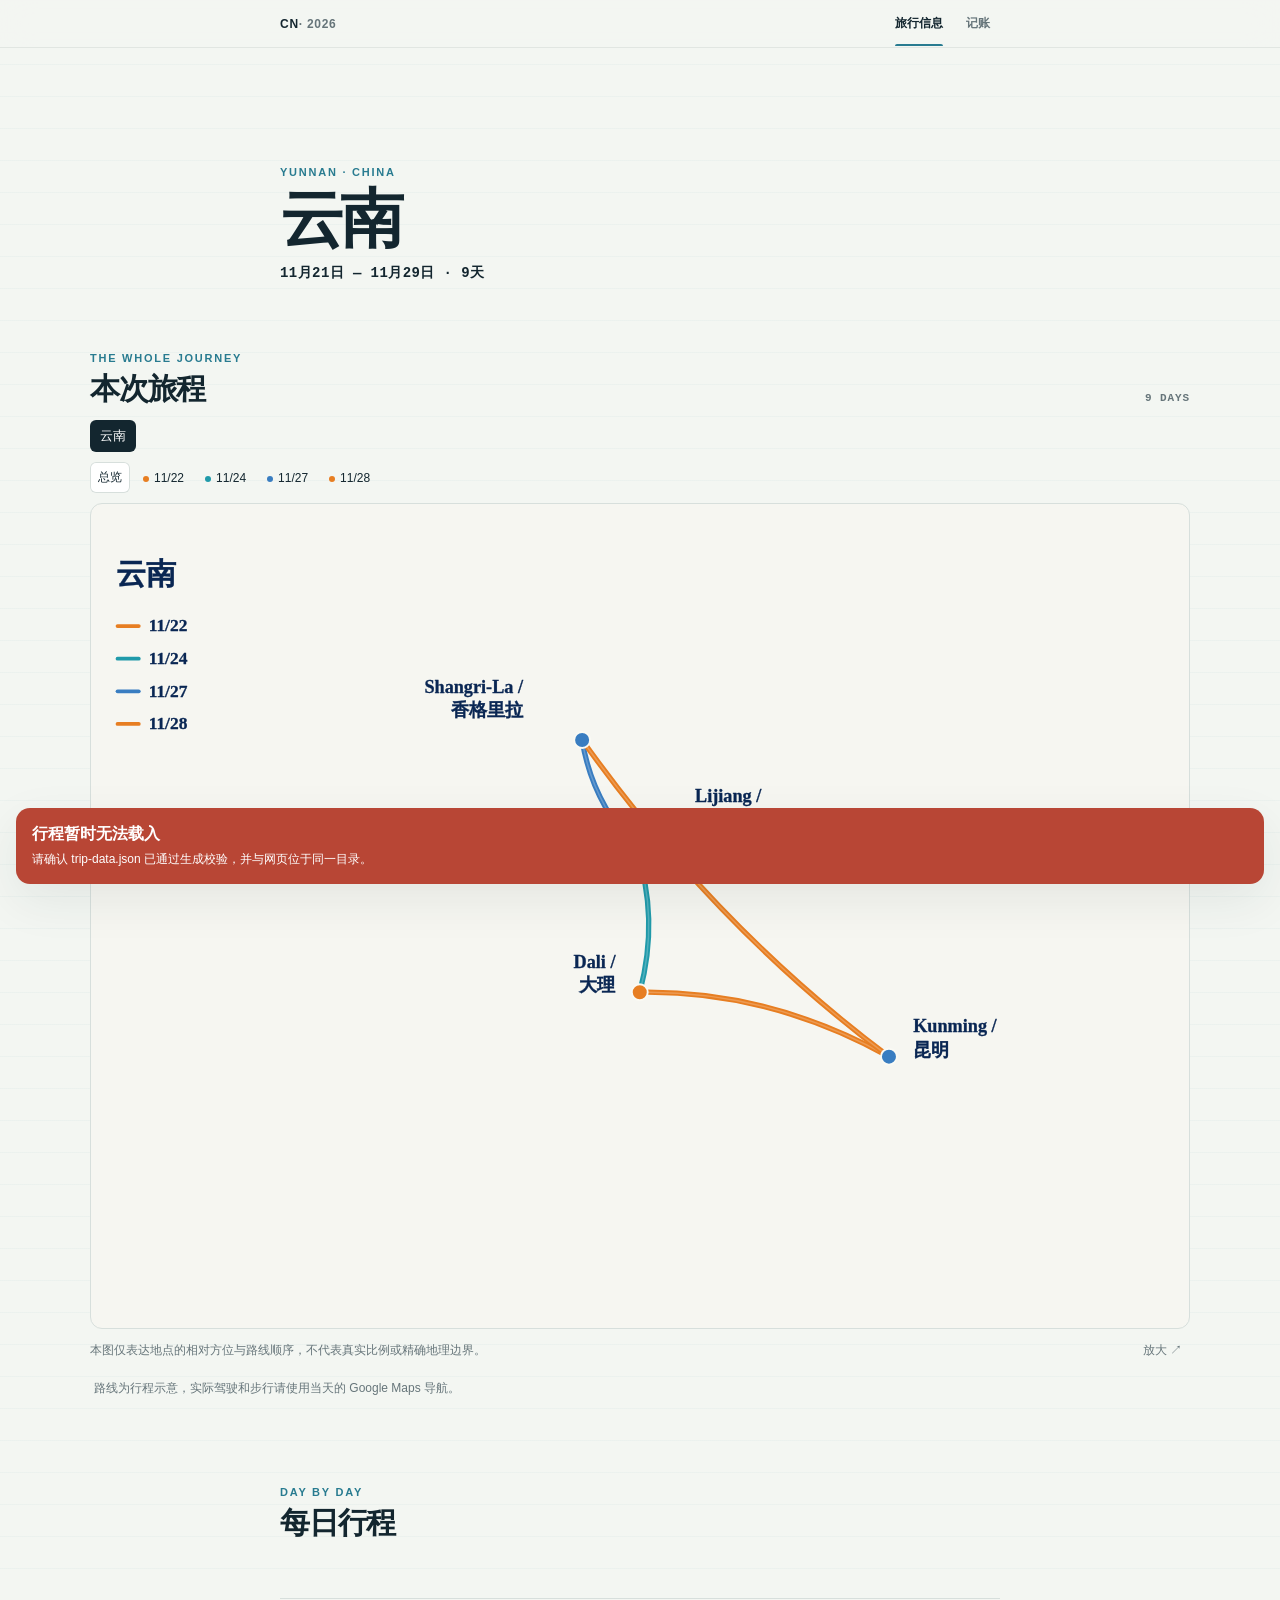
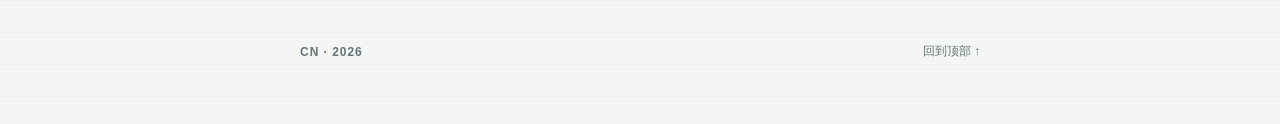
==== public/index.html @ ebe7060b "Configure Cloudflare deployment" ====
<!doctype html>
<html lang="zh-CN">
<head>
  <meta charset="utf-8">
  <meta name="viewport" content="width=device-width, initial-scale=1, viewport-fit=cover">
  <meta name="theme-color" content="#f3f6f2">
  <meta name="format-detection" content="telephone=no">
  <meta name="apple-mobile-web-app-capable" content="yes">
  <meta name="apple-mobile-web-app-status-bar-style" content="default">
  <title>AI 旅行网页模板</title>
  <link rel="stylesheet" href="styles.css?v=20260910-3">
  <link rel="stylesheet" href="ledger.css?v=20260910-2">
  <script src="runtime-storage.js?v=20260910-2" defer></script>
  <script src="overview-map.js?v=20260910-2" defer></script>
  <script src="route-ui.js?v=20260910-2" defer></script>
  <script src="app.js?v=20260910-4" defer></script>
  <script src="ticket-pdf-preview.js?v=20260910-2" defer></script>
  <script src="ledger.js?v=20260910-3" defer></script>
  <script src="site-navigation.js?v=20260910-2" defer></script>
</head>
<body>
  <a class="skip-link" id="skip-link" href="#main">跳到主要内容</a>
  <header class="topbar" id="topbar">
    <a class="wordmark" id="wordmark" href="#top" aria-label="返回顶部"></a>
    <nav class="primary-navigation" aria-label="主要模块">
      <details class="travel-navigation" id="travel-navigation" hidden>
        <summary id="travel-navigation-trigger">旅行信息</summary>
        <div class="travel-navigation-menu" role="menu" aria-label="旅行信息栏目">
          <a href="#flights" role="menuitem" data-module="flights" hidden>航班</a>
          <a href="#route" role="menuitem" data-module="overview" hidden>路线</a>
          <a href="#itinerary" role="menuitem" data-module="itinerary" hidden>行程</a>
          <a href="#drive" role="menuitem" data-module="driving" hidden>自驾</a>
          <a href="#prep" role="menuitem" data-module="todo" hidden>Todo</a>
        </div>
      </details>
      <a class="primary-navigation__ledger" id="ledger-navigation-link" href="#ledger" data-module="ledger" hidden>记账</a>
    </nav>
  </header>

  <main id="main" data-site-view="travel">
    <section class="hero" id="top" aria-labelledby="trip-title">
      <div class="hero__eyebrow" id="trip-eyebrow"></div>
      <h1 id="trip-title">正在载入旅程</h1>
      <p class="hero__date" id="trip-date"></p>
    </section>

    <section class="section flights-section" id="flights" aria-labelledby="flights-title" data-module="flights" hidden>
      <div class="section-heading">
        <div>
          <p class="section-kicker">BOARDING</p>
          <h2 id="flights-title">航班行程</h2>
        </div>
        <p class="section-index" id="flight-index" aria-live="polite">1 / 3</p>
      </div>
      <div class="flight-carousel" id="flight-carousel" aria-label="航班卡片，可左右滑动"></div>
      <div class="carousel-dots" id="flight-dots" aria-hidden="true"></div>
    </section>

    <section class="section route-section" id="route" aria-labelledby="route-title" data-module="overview" hidden>
      <div class="section-heading">
        <div>
          <p class="section-kicker">THE WHOLE JOURNEY</p>
          <h2 id="route-title">本次旅程</h2>
        </div>
        <span class="soft-label" id="route-day-count"></span>
      </div>
      <div id="route-explorer"></div>
      <p class="route-caption">路线为行程示意，实际驾驶和步行请使用当天的 Google Maps 导航。</p>
    </section>

    <section class="section itinerary-section" id="itinerary" aria-labelledby="itinerary-title" data-module="itinerary" hidden>
      <div class="section-heading">
        <div>
          <p class="section-kicker">DAY BY DAY</p>
          <h2 id="itinerary-title">每日行程</h2>
        </div>
        <span class="soft-label" id="day-count"></span>
      </div>
      <div class="timeline" id="timeline"></div>
    </section>

    <section class="section drive-section" id="drive" aria-labelledby="drive-title" data-module="driving" hidden>
      <div class="section-heading">
        <div>
          <p class="section-kicker">ON THE ROAD</p>
          <h2 id="drive-title">自驾信息</h2>
        </div>
        <span class="soft-label" id="rental-provider-label">RENTAL</span>
      </div>
      <div id="rental-card"></div>
      <div class="accordion-stack" id="drive-notes"></div>
    </section>

    <section class="section prep-section" id="prep" aria-labelledby="prep-title" data-module="todo" hidden>
      <div class="section-heading">
        <div>
          <p class="section-kicker">BEFORE WE GO</p>
          <h2 id="prep-title">旅行前准备</h2>
        </div>
        <span class="soft-label" id="todo-progress">0 / 0</span>
      </div>
      <form class="todo-form" id="todo-form">
        <input id="todo-input" type="text" maxlength="80" placeholder="添加一项准备事项" aria-label="准备事项">
        <button type="submit">添加</button>
      </form>
      <div class="todo-list" id="todo-list"></div>
    </section>

    <footer class="footer">
      <p id="footer-mark"></p>
      <a href="#top">回到顶部 ↑</a>
    </footer>
  </main>

  <main class="ledger-view" id="ledger-view" data-site-view="ledger" data-module="ledger" hidden>
    <div id="ledger-root"></div>
  </main>

  <dialog class="map-dialog" id="map-dialog">
    <button type="button" class="dialog-close" id="map-close" aria-label="关闭路线图">关闭</button>
    <div id="map-dialog-content"></div>
  </dialog>

  <dialog class="ticket-dialog" id="ticket-dialog" aria-labelledby="ticket-dialog-title">
    <header>
      <div>
        <span>门票与预订</span>
        <h2 id="ticket-dialog-title">门票详情</h2>
      </div>
      <button type="button" id="ticket-dialog-close" aria-label="关闭门票详情">关闭</button>
    </header>
    <div class="ticket-dialog__body" id="ticket-dialog-body"></div>
  </dialog>

  <div class="place-map-overlay" id="place-map" hidden>
    <section class="place-map-sheet" role="dialog" aria-modal="true" aria-labelledby="place-map-title">
      <header><h2 id="place-map-title">地点地图</h2><button id="place-map-close" type="button" aria-label="关闭地点地图">关闭</button></header>
      <iframe id="place-map-frame" title="地点地图" src="about:blank" sandbox="allow-scripts allow-same-origin allow-forms" referrerpolicy="no-referrer-when-downgrade" allowfullscreen></iframe>
      <footer><p>地图需要能够访问 Google 的网络。若一直空白，请在系统浏览器中打开。</p><a id="place-map-external" target="_blank" rel="noopener noreferrer">用 Google Maps 打开 ↗</a></footer>
    </section>
  </div>

  <div class="loading-error" id="loading-error" hidden>
    <strong>行程暂时无法载入</strong>
    <span>请确认 trip-data.json 已通过生成校验，并与网页位于同一目录。</span>
  </div>
</body>
</html>
---- public/styles.css ----
:root {
  --paper: #f3f6f2;
  --surface: #ffffff;
  --ink: #13262f;
  --muted: #66757a;
  --line: #d7dfdc;
  --lake: #287b90;
  --lake-soft: #d9ebee;
  --forest: #516b55;
  --terracotta: #b65c3a;
  --warning: #b84635;
  --radius-lg: 24px;
  --radius-md: 16px;
  --shadow: 0 16px 48px rgba(25, 47, 55, 0.08);
  --content: 720px;
  --safe-top: env(safe-area-inset-top, 0px);
  --safe-bottom: env(safe-area-inset-bottom, 0px);
}

* { box-sizing: border-box; }
[data-module][hidden] { display: none !important; }
html { scroll-behavior: smooth; background: var(--paper); }
body {
  margin: 0;
  color: var(--ink);
  background:
    linear-gradient(rgba(40, 123, 144, 0.035) 1px, transparent 1px),
    var(--paper);
  background-size: 100% 32px;
  font-family: -apple-system, BlinkMacSystemFont, "PingFang SC", "Hiragino Sans GB", "Microsoft YaHei", sans-serif;
  -webkit-font-smoothing: antialiased;
  -webkit-tap-highlight-color: transparent;
}

button, a { touch-action: manipulation; }
button { font: inherit; color: inherit; }
a { color: inherit; }
img { display: block; max-width: 100%; }

.skip-link {
  position: fixed;
  left: 12px;
  top: -80px;
  z-index: 100;
  padding: 12px 16px;
  background: var(--ink);
  color: white;
  border-radius: 10px;
}
.skip-link:focus { top: calc(12px + var(--safe-top)); }

.topbar {
  position: sticky;
  top: 0;
  z-index: 20;
  height: calc(48px + var(--safe-top));
  padding: var(--safe-top) 14px 0;
  display: flex;
  align-items: center;
  justify-content: space-between;
  border-bottom: 1px solid rgba(19, 38, 47, 0.08);
  background: rgba(243, 246, 242, 0.91);
  -webkit-backdrop-filter: blur(16px);
  backdrop-filter: blur(16px);
}
.wordmark { min-height: 44px; display: inline-flex; align-items: center; text-decoration: none; font-weight: 800; letter-spacing: 0.06em; font-size: 12px; }
.wordmark span { color: var(--muted); font-weight: 600; }
.topbar nav { display: flex; gap: 2px; }
.topbar nav a {
  min-width: 44px;
  min-height: 44px;
  padding: 0 6px;
  display: inline-flex;
  align-items: center;
  justify-content: center;
  color: var(--muted);
  text-decoration: none;
  font-size: 12px;
  font-weight: 650;
}
.topbar nav a:active { color: var(--lake); }

main { overflow: hidden; }
.hero, .section, .footer { width: min(100%, var(--content)); margin-inline: auto; }
.hero { padding: 32px 18px 24px; min-height: 188px; display: flex; flex-direction: column; justify-content: flex-end; }
.hero__eyebrow, .section-kicker {
  margin: 0 0 10px;
  color: var(--lake);
  font-size: 11px;
  font-weight: 800;
  letter-spacing: 0.16em;
}
.hero h1 { margin: 0; max-width: 620px; font-size: clamp(38px, 12vw, 64px); line-height: 0.98; letter-spacing: -0.06em; font-weight: 820; }
.hero__date { margin: 14px 0 0; font: 650 14px/1.4 ui-monospace, SFMono-Regular, Menlo, monospace; letter-spacing: 0.03em; }

.section { padding: 44px 18px; scroll-margin-top: 48px; }
.flights-section { padding-top: 24px; padding-bottom: 34px; }
.section-heading { margin-bottom: 16px; display: flex; justify-content: space-between; align-items: flex-end; gap: 16px; }
.section-heading h2 { margin: 0; font-size: 30px; line-height: 1; letter-spacing: -0.04em; }
.section-index, .soft-label { margin: 0; color: var(--muted); font: 700 11px/1 ui-monospace, SFMono-Regular, Menlo, monospace; letter-spacing: 0.08em; }

.flight-carousel {
  display: flex;
  gap: 14px;
  overflow-x: auto;
  scroll-snap-type: x mandatory;
  scrollbar-width: none;
  overscroll-behavior-x: contain;
  padding: 2px 0 14px;
}
.flight-carousel::-webkit-scrollbar { display: none; }
.flight-card {
  flex: 0 0 calc(100% - 20px);
  scroll-snap-align: center;
  min-height: 330px;
  padding: 20px;
  border-radius: var(--radius-lg);
  color: #eff8f8;
  background: var(--ink);
  box-shadow: var(--shadow);
  display: flex;
  flex-direction: column;
}
.flight-card__top { color: #a9c3c8; font: 700 11px/1.3 ui-monospace, SFMono-Regular, Menlo, monospace; letter-spacing: 0.08em; }
.flight-card__airlines { margin-top: 7px; color: #7599a0; font-size: 10px; }
.flight-flow { margin-top: 17px; display: grid; grid-template-columns: var(--route-columns); align-items: start; }
.flight-stop { min-width: 0; text-align: center; }
.flight-stop:first-child { text-align: left; }
.flight-stop:last-child { text-align: right; }
.flight-stop__code { display: block; color: #fff; font: 760 clamp(25px, 8vw, 36px)/1 ui-monospace, SFMono-Regular, Menlo, monospace; letter-spacing: -.05em; }
.flight-stop__city { display: block; min-height: 30px; margin-top: 5px; color: #b8cccf; font-size: 11px; line-height: 1.25; }
.flight-stop__dot { position: relative; z-index: 1; display: inline-block; width: 9px; height: 9px; margin: 8px 0 10px; border: 2px solid #8fc6d0; border-radius: 50%; background: var(--ink); }
.flight-stop__timing { display: flex; flex-direction: column; gap: 3px; color: #9db7bc; font-size: 9px; line-height: 1.3; }
.flight-stop__timing b { color: #eff8f8; font-size: 10px; font-weight: 720; }
.flight-stop__timing em { color: #e0a983; font-style: normal; font-size: 9px; }
.flight-segment { min-width: 0; padding-top: 53px; color: #91b9c0; text-align: center; }
.flight-segment span { display: block; overflow: hidden; font: 700 9px/1.2 ui-monospace, SFMono-Regular, Menlo, monospace; text-overflow: ellipsis; white-space: nowrap; }
.flight-segment i { display: block; height: 1px; margin-top: 9px; background: rgba(143,198,208,.5); color: #8fc6d0; font-style: normal; font-size: 13px; line-height: 1px; text-align: right; }
.flight-card__countdown-row { margin-top: auto; padding-top: 18px; border-top: 1px solid rgba(255,255,255,.16); }
.flight-countdown { text-align: left; }
.flight-countdown span { display: block; color: #a9c3c8; font-size: 11px; }
.flight-countdown strong { display: block; margin-top: 5px; color: #fff; font: 760 clamp(22px, 7vw, 30px)/1.1 ui-monospace, SFMono-Regular, Menlo, monospace; letter-spacing: -.03em; font-variant-numeric: tabular-nums; }
.flight-placeholder { margin: 34px 0 22px; }
.flight-placeholder__eyebrow { color: #e0a983; font: 760 10px/1.3 ui-monospace, SFMono-Regular, Menlo, monospace; letter-spacing: .12em; }
.flight-placeholder h3 { margin: 9px 0 0; color: #fff; font-size: clamp(24px, 7vw, 34px); line-height: 1.08; letter-spacing: -.035em; }
.flight-placeholder p { max-width: 520px; margin: 12px 0 0; color: #b8cccf; font-size: 12px; line-height: 1.7; }
.flight-placeholder ul { margin: 14px 0 0; padding: 0; display: flex; flex-wrap: wrap; gap: 7px; list-style: none; }
.flight-placeholder li { padding: 6px 9px; border: 1px solid rgba(143,198,208,.3); border-radius: 999px; color: #d7e7e8; background: rgba(255,255,255,.04); font-size: 10px; }
.carousel-dots { display: flex; justify-content: center; gap: 7px; }
.carousel-dot { width: 6px; height: 6px; border: 0; padding: 0; border-radius: 50%; background: #aebbb8; transition: width .2s ease; }
.carousel-dot.is-active { width: 22px; border-radius: 99px; background: var(--lake); }

.route-map-button { position: relative; display: block; width: 100%; padding: 0; overflow: hidden; border: 1px solid var(--line); border-radius: var(--radius-lg); background: var(--surface); box-shadow: var(--shadow); cursor: zoom-in; }
.route-map-button img { width: 100%; height: auto; }
.route-map-button span { position: absolute; right: 12px; bottom: 12px; padding: 9px 12px; border-radius: 999px; color: white; background: rgba(19,38,47,.86); font-size: 11px; font-weight: 700; backdrop-filter: blur(8px); }
.route-caption { margin: 12px 4px 0; color: var(--muted); font-size: 12px; line-height: 1.6; }

.timeline { position: relative; }
.timeline::before { content: ""; position: absolute; left: 18px; top: 22px; bottom: 26px; width: 1px; background: var(--line); }
.day-card { position: relative; padding-left: 48px; }
.day-card + .day-card { margin-top: 8px; }
.day-dot { position: absolute; left: 12px; top: 25px; z-index: 1; width: 13px; height: 13px; border: 3px solid var(--paper); border-radius: 50%; background: #a5b1ae; box-shadow: 0 0 0 1px #a5b1ae; }
.day-card.is-today .day-dot { background: var(--terracotta); box-shadow: 0 0 0 3px rgba(182,92,58,.18); }
.day-toggle { width: 100%; min-height: 78px; padding: 15px 4px; border: 0; border-bottom: 1px solid var(--line); background: transparent; text-align: left; display: grid; grid-template-columns: 1fr auto; gap: 12px; cursor: pointer; }
.day-meta { color: var(--lake); font: 750 11px/1.3 ui-monospace, SFMono-Regular, Menlo, monospace; letter-spacing: .05em; }
.day-title { margin-top: 5px; font-size: 17px; font-weight: 740; line-height: 1.35; }
.day-locations { margin-top: 5px; color: var(--muted); font-size: 12px; line-height: 1.45; }
.day-ticket-summary { display: inline-flex; min-height: 24px; margin-top: 9px; padding: 4px 8px; align-items: center; border-radius: 999px; font-size: 10px; font-weight: 760; }
.day-ticket-summary.has-pending { color: #8f492e; background: #f6e2d8; }
.day-ticket-summary.is-complete { color: #43654a; background: #dfeade; }
.day-chevron { width: 36px; height: 36px; align-self: center; border: 1px solid var(--line); border-radius: 50%; display: grid; place-items: center; color: var(--lake); transition: transform .2s ease; }
.day-toggle[aria-expanded="true"] .day-chevron { transform: rotate(45deg); }
.day-detail { padding: 18px 0 26px; }
.day-detail[hidden] { display: none; }
.schedule { margin: 0; padding: 0; list-style: none; }
.schedule-item { position: relative; padding: 0 0 21px 82px; min-height: 50px; }
.schedule-item::before { content: ""; position: absolute; left: 70px; top: 6px; bottom: 0; width: 1px; background: #dce4e2; }
.schedule-item:last-child::before { display: none; }
.schedule-time { position: absolute; left: 0; top: 0; width: 62px; color: var(--muted); font: 700 11px/1.45 ui-monospace, SFMono-Regular, Menlo, monospace; }
.schedule-item::after { content: ""; position: absolute; left: 66px; top: 5px; width: 9px; height: 9px; border: 2px solid var(--lake); border-radius: 50%; background: var(--paper); }
.schedule-text { font-size: 13px; line-height: 1.65; }
.schedule-map-links { margin-top: 7px; display: flex; flex-wrap: wrap; gap: 6px; }
.schedule-map-link { min-height: 32px; padding: 6px 9px; display: inline-flex; align-items: center; border: 1px solid #c8dadc; border-radius: 999px; color: #205e6b; background: #edf6f5; text-decoration: none; font-size: 11px; font-weight: 700; }
.schedule-ticket { margin-top: 9px; border: 1px solid #e8c8b8; border-radius: 12px; background: #fff8f4; overflow: hidden; }
.schedule-ticket summary { min-height: 38px; padding: 8px 10px; display: flex; align-items: center; gap: 6px; list-style: none; color: #8f492e; cursor: pointer; font-size: 10px; font-weight: 750; }
.schedule-ticket summary::-webkit-details-marker { display: none; }
.schedule-ticket summary b { margin-left: auto; color: var(--ink); font-size: 11px; }
.schedule-ticket.is-purchased { border-color: #cbdcca; background: #f1f7f0; }
.schedule-ticket.is-purchased summary { color: #43654a; }
.ticket-status-dot { width: 7px; height: 7px; flex: 0 0 7px; border-radius: 50%; background: currentColor; }
.schedule-ticket__body { padding: 0 10px 11px 23px; }
.schedule-ticket__body p { margin: 0; color: #614b42; font-size: 11px; line-height: 1.5; }
.schedule-ticket__body span { display: block; margin-top: 4px; color: var(--muted); font-size: 10px; }
.schedule-ticket__body a { min-height: 34px; margin-top: 5px; display: inline-flex; align-items: center; color: var(--lake); font-size: 10px; font-weight: 750; }
.detail-note { margin: 8px 0 0; padding: 12px 14px; border-left: 2px solid var(--terracotta); background: rgba(182,92,58,.06); color: #6d4c3e; font-size: 12px; line-height: 1.6; }
.costs { margin-top: 10px; display: flex; flex-wrap: wrap; gap: 6px; }
.cost-tag { padding: 7px 9px; border-radius: 8px; background: #e8eeeb; color: #53615e; font-size: 11px; }

.tickets-section { padding-top: 40px; }
.tickets-summary { margin: -5px 0 15px; color: var(--muted); font-size: 11px; line-height: 1.5; }
.ticket-filters { display: flex; gap: 7px; margin-bottom: 14px; overflow-x: auto; }
.ticket-filters button { min-height: 38px; padding: 0 14px; flex: 0 0 auto; border: 1px solid var(--line); border-radius: 999px; background: rgba(255,255,255,.7); color: var(--muted); cursor: pointer; font-size: 11px; font-weight: 720; }
.ticket-filters button.is-active { border-color: var(--ink); color: white; background: var(--ink); }
.ticket-list { display: grid; gap: 11px; }
.ticket-card { padding: 17px; border: 1px solid var(--line); border-radius: var(--radius-md); background: rgba(255,255,255,.78); }
.ticket-card.is-purchased { background: rgba(241,247,240,.82); }
.ticket-card__date { color: var(--lake); font: 740 10px/1.2 ui-monospace, SFMono-Regular, Menlo, monospace; letter-spacing: .06em; }
.ticket-card__head { margin-top: 9px; display: flex; align-items: flex-start; justify-content: space-between; gap: 10px; }
.ticket-card__head h3 { margin: 0; font-size: 16px; line-height: 1.25; }
.ticket-card__head p { margin: 4px 0 0; color: var(--muted); font-size: 10px; }
.ticket-badge { min-height: 25px; padding: 5px 8px; flex: 0 0 auto; border-radius: 999px; color: #8f492e; background: #f6e2d8; font-size: 9px; font-weight: 760; }
.ticket-badge.is-advance-recommended { color: #205e6b; background: #ddecf0; }
.ticket-badge.is-purchased { color: #43654a; background: #dfeade; }
.ticket-card__guidance { margin-top: 15px; padding-top: 13px; border-top: 1px solid var(--line); }
.ticket-card__guidance span { display: block; color: var(--muted); font-size: 9px; letter-spacing: .08em; }
.ticket-card__guidance strong { display: block; margin-top: 4px; font-size: 12px; line-height: 1.5; }
.ticket-details { margin-top: 7px; }
.ticket-details > summary { min-height: 38px; display: inline-flex; align-items: center; color: var(--lake); cursor: pointer; font-size: 11px; font-weight: 750; }
.ticket-details dl { margin: 4px 0 0; }
.ticket-details dl div { padding: 8px 0; border-top: 1px solid var(--line); display: grid; grid-template-columns: 70px 1fr; gap: 8px; font-size: 11px; line-height: 1.5; }
.ticket-details dt { color: var(--muted); }
.ticket-details dd { margin: 0; }
.ticket-uncertainties { margin-top: 8px; padding: 11px; border-radius: 10px; background: #f2f3ef; color: #52605d; font-size: 10px; }
.ticket-uncertainties ul { margin: 5px 0 0; padding-left: 16px; }
.ticket-actions { margin-top: 12px; display: flex; align-items: center; justify-content: space-between; gap: 8px; }
.ticket-actions a, .ticket-actions button { min-height: 40px; display: inline-flex; align-items: center; font-size: 10px; font-weight: 740; }
.ticket-actions a { color: var(--lake); }
.ticket-actions span { color: var(--muted); font-size: 10px; }
.ticket-actions button { padding: 0 12px; border: 0; border-radius: 10px; color: white; background: var(--lake); cursor: pointer; }
.tickets-empty { padding: 28px 0; color: var(--muted); text-align: center; font-size: 12px; }

.rental-panel { overflow: hidden; border-radius: var(--radius-lg); background: var(--ink); color: white; box-shadow: var(--shadow); }
.return-deadline { padding: 22px; background: #fff0e5; color: #713d27; border-bottom: 3px solid #bd6941; }
.return-deadline__label { display: block; font-size: 12px; font-weight: 800; }
.return-deadline > strong { display: block; margin: 12px 0 6px; font-size: clamp(23px,7vw,34px); line-height: 1.3; }
.return-deadline time { font-variant-numeric: tabular-nums; }
.return-deadline > span:not(:first-child), .return-deadline small { font-size: 11px; line-height: 1.6; }
.return-deadline p { margin: 10px 0; font-size: 12px; overflow-wrap: anywhere; }
.return-deadline__timer { padding: 12px 0; border-block: 1px solid #e7c6ad; font-size: 16px; font-weight: 750; font-variant-numeric: tabular-nums; }
.return-deadline__warning { font-weight: 750; }
.return-deadline.is-urgent { background: #ffe1da; color: #8c291f; border-color: #b84635; }
.rental-countdown { padding: 24px; background: var(--lake); }
.rental-countdown span { display: block; color: #d6ebee; font-size: 11px; font-weight: 700; letter-spacing: .08em; }
.rental-countdown strong { display: block; margin-top: 8px; font: 760 clamp(28px, 9vw, 44px)/1.05 ui-monospace, SFMono-Regular, Menlo, monospace; letter-spacing: -.05em; }
.rental-countdown small { display: block; margin-top: 10px; color: #d6ebee; line-height: 1.5; }
.rental-details { padding: 22px; }
.rental-car { font-size: 19px; font-weight: 750; }
.rental-sub { margin-top: 5px; color: #abc0c4; font-size: 12px; }
.rental-stops { margin-top: 24px; display: grid; gap: 16px; }
.rental-stop { display: grid; grid-template-columns: 58px 1fr; gap: 12px; }
.rental-stop__label { color: #7fa8b0; font: 700 10px/1.5 ui-monospace, SFMono-Regular, Menlo, monospace; }
.rental-stop b { display: block; font-size: 14px; }
.rental-stop span { display: block; margin-top: 4px; color: #abc0c4; font-size: 12px; line-height: 1.5; }
.rental-price { margin-top: 20px; padding-top: 18px; border-top: 1px solid rgba(255,255,255,.14); display: flex; justify-content: space-between; color: #abc0c4; font-size: 12px; }
.rental-price strong { color: white; font: 720 15px/1 ui-monospace, SFMono-Regular, Menlo, monospace; }

.accordion-stack { margin-top: 14px; display: grid; gap: 10px; }
.accordion { border: 1px solid var(--line); border-radius: var(--radius-md); background: rgba(255,255,255,.72); overflow: hidden; }
.accordion summary { min-height: 54px; padding: 16px; cursor: pointer; list-style: none; display: flex; justify-content: space-between; align-items: center; font-size: 14px; font-weight: 740; }
.accordion summary::-webkit-details-marker { display: none; }
.accordion summary::after { content: "+"; width: 28px; height: 28px; display: grid; place-items: center; border: 1px solid var(--line); border-radius: 50%; color: var(--lake); }
.accordion[open] summary::after { content: "−"; }
.accordion ul { margin: 0; padding: 0 18px 18px 38px; color: #47575b; }
.accordion li { margin: 9px 0; font-size: 12px; line-height: 1.65; }

.packing-progress { height: 4px; margin: -8px 0 24px; border-radius: 99px; background: #dbe3e0; overflow: hidden; }
.packing-progress span { display: block; width: 0; height: 100%; background: var(--lake); transition: width .2s ease; }
.packing-group + .packing-group { margin-top: 25px; }
.packing-group h3 { margin: 0 0 8px; color: var(--muted); font-size: 11px; letter-spacing: .1em; }
.packing-item { min-height: 52px; border-bottom: 1px solid var(--line); display: flex; align-items: center; gap: 12px; cursor: pointer; font-size: 14px; }
.packing-item input { appearance: none; width: 22px; height: 22px; margin: 0; flex: 0 0 22px; border: 1.5px solid #93a5a2; border-radius: 7px; background: transparent; display: grid; place-items: center; }
.packing-item input::after { content: "✓"; color: white; font-size: 14px; opacity: 0; transform: scale(.6); transition: .15s ease; }
.packing-item input:checked { border-color: var(--lake); background: var(--lake); }
.packing-item input:checked::after { opacity: 1; transform: scale(1); }
.packing-item:has(input:checked) span { color: #87928f; text-decoration: line-through; }
.text-button { min-height: 44px; margin-top: 18px; padding: 0; border: 0; background: transparent; color: var(--muted); font-size: 12px; text-decoration: underline; cursor: pointer; }

.footer { padding: 46px 20px calc(50px + var(--safe-bottom)); border-top: 1px solid var(--line); display: flex; justify-content: space-between; color: var(--muted); font-size: 12px; }
.footer p { margin: 0; font-weight: 750; letter-spacing: .08em; }
.footer a { min-height: 44px; margin-top: -15px; display: flex; align-items: center; text-decoration: none; }

.map-dialog { width: 100%; max-width: 760px; height: 100%; max-height: none; margin: 0; padding: calc(56px + var(--safe-top)) 0 var(--safe-bottom); border: 0; background: #0e1b21; overflow: auto; }
.map-dialog::backdrop { background: rgba(7,18,22,.88); }
.map-dialog.is-fallback-open { position: fixed; inset: 0; z-index: 50; display: block; }
.map-dialog img { width: 100%; height: auto; }
.dialog-close { position: fixed; z-index: 2; top: calc(10px + var(--safe-top)); right: 12px; min-width: 54px; min-height: 40px; border: 0; border-radius: 999px; background: rgba(255,255,255,.92); color: var(--ink); font-size: 12px; font-weight: 700; }
.loading-error { position: fixed; left: 16px; right: 16px; bottom: calc(16px + var(--safe-bottom)); z-index: 30; padding: 16px; border-radius: 14px; color: white; background: var(--warning); box-shadow: var(--shadow); }
.loading-error strong, .loading-error span { display: block; }
.loading-error span { margin-top: 5px; font-size: 12px; line-height: 1.5; }

:focus-visible { outline: 3px solid rgba(40,123,144,.45); outline-offset: 3px; }

.place-map-overlay { position: fixed; inset: 0; z-index: 60; background: rgba(7,18,22,.6); display: flex; align-items: flex-end; justify-content: center; }
.place-map-overlay[hidden] { display: none; }
.place-map-sheet { width: min(100%,720px); height: 85vh; height: 85dvh; display: flex; flex-direction: column; background: var(--paper); border-radius: 20px 20px 0 0; overflow: hidden; padding-bottom: var(--safe-bottom); }
.place-map-sheet header { padding: 10px 16px; display: flex; align-items: center; justify-content: space-between; gap: 12px; }
.place-map-sheet h2 { margin: 0; font-size: 17px; overflow-wrap: anywhere; }
.place-map-sheet button { flex-shrink: 0; min-height: 44px; min-width: 48px; border: 0; background: transparent; color: var(--lake); }
.place-map-sheet iframe { width: 100%; flex: 1; min-height: 0; border: 0; background: #e8eeeb; }
.place-map-sheet footer { padding: 10px 16px; }
.place-map-sheet footer p { margin: 0; color: var(--muted); font-size: 11px; line-height: 1.5; }
.place-map-sheet footer a { display: flex; min-height: 44px; align-items: center; color: var(--lake); font-size: 13px; font-weight: 700; }

/* Compact ticket completion, driving notes and user-managed trip preparation */
.schedule-ticket { min-height: 58px; padding: 9px 10px; background: #fff2ed; display: grid; grid-template-columns: 21px minmax(0,1fr) auto; align-items: flex-start; gap: 9px; }
.schedule-ticket__toggle { display: contents; cursor: pointer; }
.schedule-ticket input { position: absolute; opacity: 0; pointer-events: none; }
.schedule-ticket__check { width: 21px; height: 21px; margin-top: 1px; flex: 0 0 21px; border: 1.5px solid #ba765d; border-radius: 7px; color: transparent; display: grid; place-items: center; font-size: 12px; }
.schedule-ticket__content { min-width: 0; display: grid; grid-template-columns: auto 1fr; align-items: baseline; gap: 2px 7px; }
.schedule-ticket__status { color: #995137; font-size: 9px; font-weight: 780; }
.schedule-ticket__content strong { overflow: hidden; color: var(--ink); font-size: 11px; text-overflow: ellipsis; white-space: nowrap; }
.schedule-ticket__content small { grid-column: 1 / -1; color: #795c50; font-size: 9px; line-height: 1.45; }
.schedule-ticket__open { align-self: center; min-width: 44px; min-height: 36px; padding: 0 8px; border: 0; border-left: 1px solid rgba(153,81,55,.18); background: transparent; color: #8f492e; cursor: pointer; font-size: 10px; font-weight: 760; }
.schedule-ticket.is-purchased { border-color: #cbdcca; background: #eaf3e9; }
.schedule-ticket.is-purchased .schedule-ticket__check { border-color: var(--forest); color: white; background: var(--forest); }
.schedule-ticket.is-purchased .schedule-ticket__status { color: var(--forest); }
.schedule-ticket.is-purchased .schedule-ticket__content strong { color: #708072; text-decoration: line-through; }
.schedule-ticket.is-purchased .schedule-ticket__content small { display: none; }
.schedule-ticket.is-purchased .schedule-ticket__open { color: var(--forest); border-left-color: rgba(81,107,85,.2); }

.ticket-dialog { width: min(100% - 28px,720px); max-height: min(88dvh,820px); padding: 0; border: 1px solid rgba(19,38,47,.12); border-radius: 20px; background: var(--paper); box-shadow: 0 22px 70px rgba(19,38,47,.2); overflow: hidden; }
.ticket-dialog[open] { display: flex; flex-direction: column; }
.ticket-dialog::backdrop { background: rgba(7,18,22,.58); backdrop-filter: blur(3px); }
.ticket-dialog > header { min-height: 76px; padding: 16px 18px; display: flex; align-items: center; justify-content: space-between; gap: 16px; border-bottom: 1px solid var(--line); }
.ticket-dialog > header span { display: block; color: var(--lake); font-size: 10px; font-weight: 780; letter-spacing: .12em; }
.ticket-dialog > header h2 { margin: 5px 0 0; font-size: 21px; letter-spacing: -.035em; }
.ticket-dialog > header button { min-width: 52px; min-height: 40px; border: 0; border-radius: 999px; background: white; color: var(--lake); cursor: pointer; font-size: 12px; font-weight: 720; }
.ticket-dialog__body { min-height: 0; padding: 18px; overflow: auto; flex: 1 1 auto; }
.ticket-dialog__status { margin: 0; color: var(--terracotta); font-size: 11px; font-weight: 780; }
.ticket-dialog__guidance { margin: 8px 0 16px; color: #47575b; font-size: 13px; line-height: 1.65; }
.ticket-dialog__preview { width: 100%; min-height: min(58dvh,520px); max-height: 62dvh; border: 1px solid var(--line); border-radius: 12px; background: white; object-fit: contain; }
.ticket-dialog__preview--pdf { display: block; height: min(68dvh,680px); max-height: none; object-fit: initial; }
.ticket-dialog__empty { margin: 18px 0; padding: 24px 16px; border: 1px dashed var(--line); border-radius: 12px; color: var(--muted); text-align: center; font-size: 12px; line-height: 1.6; }
.ticket-dialog__links { margin-top: 14px; display: flex; flex-wrap: wrap; gap: 8px; }
.ticket-dialog__links a { min-height: 42px; padding: 0 13px; display: inline-flex; align-items: center; border: 1px solid #c8dadc; border-radius: 999px; color: #205e6b; background: #edf6f5; text-decoration: none; font-size: 12px; font-weight: 720; }

.accordion-stack { margin-top: 14px; display: block; }
.drive-note-tabs { display: grid; grid-template-columns: repeat(3, 1fr); border-bottom: 1px solid var(--line); }
.drive-note-tabs button { position: relative; min-width: 0; min-height: 48px; padding: 12px 4px; border: 0; background: transparent; color: var(--muted); cursor: pointer; font-size: 12px; font-weight: 650; }
.drive-note-tabs button::after { content: ""; position: absolute; bottom: -1px; left: 20%; right: 20%; height: 2px; border-radius: 2px; background: transparent; }
.drive-note-tabs button[aria-expanded="true"] { color: var(--ink); font-weight: 780; }
.drive-note-tabs button[aria-expanded="true"]::after { background: var(--lake); }
.drive-note-panel { padding: 8px 4px 4px; }
.drive-note-panel[hidden] { display: none; }
.drive-note-panel ul { margin: 0; padding: 0; list-style: none; color: #47575b; }
.drive-note-panel li { position: relative; margin: 0; padding: 12px 0 12px 14px; font-size: 12px; line-height: 1.7; }
.drive-note-panel li + li { border-top: 1px solid var(--line); }
.drive-note-panel li::before { content: ""; position: absolute; left: 0; top: 20px; width: 4px; height: 4px; border-radius: 50%; background: #8ca5a7; }

.todo-form { display: grid; grid-template-columns: 1fr auto; gap: 8px; }
.todo-form input { min-width: 0; min-height: 48px; padding: 0 14px; border: 1px solid var(--line); border-radius: 13px; background: rgba(255,255,255,.8); font: inherit; font-size: 13px; outline: none; }
.todo-form input:focus { border-color: var(--lake); box-shadow: 0 0 0 3px rgba(40,123,144,.1); }
.todo-form button { min-width: 64px; min-height: 48px; border: 0; border-radius: 13px; color: white; background: var(--ink); cursor: pointer; font-size: 12px; font-weight: 750; }
.todo-list { margin-top: 13px; }
.todo-item { min-height: 54px; border-bottom: 1px solid var(--line); display: grid; grid-template-columns: 1fr auto; align-items: center; gap: 8px; }
.todo-item label { min-width: 0; min-height: 54px; display: flex; align-items: center; gap: 10px; cursor: pointer; }
.todo-item input { position: absolute; opacity: 0; pointer-events: none; }
.todo-check { width: 22px; height: 22px; flex: 0 0 22px; border: 1.5px solid #93a5a2; border-radius: 7px; color: transparent; display: grid; place-items: center; font-size: 12px; }
.todo-text { min-width: 0; font-size: 13px; overflow-wrap: anywhere; }
.todo-item.is-complete .todo-check { border-color: var(--forest); color: white; background: var(--forest); }
.todo-item.is-complete .todo-text { color: #87928f; text-decoration: line-through; }
.todo-delete { min-width: 44px; min-height: 44px; padding: 0; border: 0; color: #9a7062; background: transparent; cursor: pointer; font-size: 10px; }
.todo-empty { margin: 0; padding: 22px 0 8px; color: var(--muted); text-align: center; font-size: 11px; }

@media (min-width: 700px) {
  .topbar { padding-inline: max(24px, calc((100vw - var(--content)) / 2)); }
  .hero { min-height: 260px; padding-inline: 0; }
  .section { padding-inline: 0; }
  .flight-card { flex-basis: 86%; min-height: 350px; }
  .rental-stops { grid-template-columns: 1fr 1fr; }
}

@media (prefers-reduced-motion: reduce) {
  html { scroll-behavior: auto; }
  *, *::before, *::after { transition-duration: .01ms !important; animation-duration: .01ms !important; }
}

/* Map is the main surface; date controls remain compact. */
.route-region-tabs,.route-day-tabs { display:flex;align-items:center;gap:5px;flex-wrap:wrap;margin-bottom:10px; }
.route-region-tabs button,.route-day-tabs button { border:0;background:transparent;padding:7px 10px;font-size:13px;border-radius:6px;cursor:pointer; }
.route-region-tabs button[aria-pressed="true"] {background:var(--ink);color:white;}
.route-day-tabs button {font-size:12px;padding:7px 8px;}
.route-day-tabs button[aria-pressed="true"] {background:white;box-shadow:inset 0 0 0 1px var(--line);}
.route-day-tabs i {display:inline-block;width:6px;height:6px;border-radius:50%;background:var(--route-color);margin-right:5px;}
.travel-map-scroll {overflow-x:auto;overscroll-behavior-inline:contain;scrollbar-width:thin;border-radius:12px;border:1px solid var(--line);background:#f6f6f1;}
.travel-map-canvas {position:relative;min-width:700px;}
.travel-map-canvas svg {display:block;width:100%;height:auto;}
.map-utility {display:flex;justify-content:space-between;align-items:center;margin:5px 0 12px;font-size:12px;color:var(--muted);}
.map-utility button {border:0;background:transparent;font-size:12px;padding:8px;cursor:pointer;}
.transport-pin {position:absolute;transform:translate(-50%,-50%);font-size:11px;line-height:1.2;border:1px solid var(--route-color);background:white;color:var(--ink);padding:5px 7px;border-radius:20px;cursor:pointer;box-shadow:0 2px 6px #13262f22;white-space:nowrap;}
.transport-pin::before {content:"";position:absolute;inset:-6px;}
.transport-pin[aria-expanded="true"] {background:var(--route-color);color:white;}
.transport-popover {position:fixed;z-index:100;width:min(300px,calc(100vw - 16px));padding:16px 30px 14px 16px;border:1px solid var(--line);border-radius:12px;background:white;box-shadow:0 8px 32px #13262f30;font-size:14px;line-height:1.6;}
.transport-popover strong {font-size:13px;}
.transport-popover p {margin:7px 0 0;}
.transport-popover button {position:absolute;right:4px;top:4px;background:transparent;border:0;width:28px;height:28px;cursor:pointer;}
.route-list-overview {border-top:1px solid var(--line);}
.route-list-overview a {display:flex;gap:16px;padding:14px 0;border-bottom:1px solid var(--line);text-decoration:none;font-size:14px;}
.route-list-overview span {white-space:nowrap;color:var(--muted);font-size:12px;}
.day-detail .travel-map-block {margin:0 0 22px;}
#map-dialog {width:96vw;max-width:1448px;overflow:auto;padding:48px 12px 12px;background:#f6f6f1;}
#map-dialog-content {overflow:auto;}
#map-dialog-content .travel-map-canvas {min-width:1100px;}
button:focus-visible,a:focus-visible {outline:2px solid var(--lake);outline-offset:3px;}
@media(min-width:1000px) {.route-section {width:min(1100px,calc(100vw - 64px));max-width:none;margin-left:50%;transform:translateX(-50%);} .travel-map-canvas {min-width:0;}}
.is-overview .travel-map-canvas {min-width:0;}

/* Daily and Overview deliberately share one full-map canvas and viewport. */
.is-daily .travel-map-scroll {overflow:hidden;}
.is-daily .travel-map-canvas {width:100%;min-width:0;}
.map-place-dot {position:absolute;transform:translate(-50%,-50%);width:24px;height:24px;padding:0;border:0;border-radius:50%;background:transparent;display:grid;place-items:center;cursor:pointer;}
.map-place-dot span {display:block;width:11px;height:11px;border:1.5px solid #fffdf6;background:var(--route-color);border-radius:50%;box-shadow:0 0 0 1px var(--route-color);}
.map-place-dot:hover span,.map-place-dot[aria-expanded="true"] span {box-shadow:0 0 0 4px #ffffffa8,0 0 0 5px var(--route-color);}
.transport-pin {transform:translate(-50%,-50%);width:28px;height:28px;display:grid;place-items:center;padding:6px;border-radius:8px;border:1px solid var(--route-color);color:var(--route-color);box-shadow:0 2px 5px #13262f18;}
.transport-pin::before {inset:-3px;}
.transport-pin svg {width:15px;height:15px;}
.transport-pin[aria-expanded="true"] {background:var(--route-color);color:white;}
.route-popover {position:fixed;z-index:100;width:min(360px,calc(100vw - 16px));max-height:calc(100dvh - 16px);overflow:auto;padding:16px;border:1px solid var(--line);border-radius:13px;background:#fff;box-shadow:0 10px 36px #13262f33;color:var(--ink);}
.route-popover .route-popover-close {position:absolute;right:5px;top:5px;display:grid;place-items:center;width:30px;height:30px;padding:0;border:0;border-radius:50%;background:transparent;font-size:20px;cursor:pointer;}
.route-place-popover header {padding-right:22px;margin-bottom:10px;}
.route-place-popover header small {display:block;color:var(--muted);font-size:12px;margin-bottom:4px;}
.route-place-popover header strong {font-size:15px;}
.route-place-popover iframe {display:block;width:100%;height:min(240px,35dvh);border:1px solid var(--line);border-radius:8px;background:#edf1ea;}
.route-place-popover footer {display:flex;flex-direction:column;gap:7px;margin-top:10px;font-size:13px;}
.route-place-popover footer small {font-size:12px;color:var(--muted);}
.popup-place-options {display:flex;gap:5px;flex-wrap:wrap;margin-bottom:10px;}
.popup-place-options button {padding:6px 9px;border:1px solid var(--line);border-radius:6px;background:white;font-size:12px;cursor:pointer;}

.ledger-confirm-dialog { width: min(100% - 40px, 380px); padding: 0; border: 1px solid rgba(19,38,47,.14); border-radius: 18px; background: var(--paper); color: var(--ink); box-shadow: 0 22px 70px rgba(19,38,47,.28); }
.ledger-confirm-dialog::backdrop { background: rgba(7,18,22,.55); backdrop-filter: blur(3px); }
.ledger-confirm-card { padding: 24px 22px 18px; }
.ledger-confirm-card p { margin: 0; font-size: 17px; font-weight: 700; line-height: 1.55; text-align: center; }
.ledger-confirm-actions { display: grid; grid-template-columns: 1fr 1fr; gap: 10px; margin-top: 24px; }
.ledger-confirm-actions button { min-height: 46px; border: 1px solid var(--line); border-radius: 12px; background: white; color: var(--ink); font: inherit; font-size: 14px; font-weight: 720; cursor: pointer; }
.ledger-confirm-actions .ledger-confirm-danger { border-color: rgba(171,67,55,.28); background: #fff1ee; color: #a13f34; }
.popup-place-options button[aria-pressed="true"] {background:var(--ink);color:white;}
.transport-popover {width:min(320px,calc(100vw - 16px));padding-right:32px;font-size:14px;line-height:1.65;}
.transport-leg + .transport-leg {margin-top:10px;padding-top:10px;border-top:1px solid var(--line);}
.transport-leg strong {font-size:13px;}
.transport-leg p {margin:5px 0 0;}
#map-dialog-content .daily-fullscreen {min-width:850px;}

@media (max-width:699px) {
  .is-daily .map-place-dot {width:14px;height:14px;}
  .is-daily .map-place-dot span {width:8px;height:8px;border-width:1px;}
  .is-daily .transport-pin {width:24px;height:24px;padding:5px;border-radius:7px;}
  .is-daily .transport-pin svg {width:13px;height:13px;}
  #map-dialog-content .daily-fullscreen {width:100%;min-width:0;}
}
---- public/ledger.css ----
/* Primary travel / ledger view switch. Ledger component styles follow below. */
[data-site-view][hidden] { display: none !important; }

.topbar .primary-navigation {
  display: flex;
  align-items: center;
  gap: 4px;
}

.travel-navigation { position: relative; }
.travel-navigation summary {
  position: relative;
  min-height: 44px;
  padding: 0 9px;
  display: inline-flex;
  align-items: center;
  gap: 4px;
  color: var(--muted);
  cursor: pointer;
  list-style: none;
  font-size: 12px;
  font-weight: 680;
}
.travel-navigation summary::-webkit-details-marker { display: none; }
.travel-navigation summary span { transition: transform .18s ease; }
.travel-navigation[open] summary span { transform: rotate(180deg); }
.travel-navigation summary[aria-current="page"],
.topbar .primary-navigation__ledger[aria-current="page"] { color: var(--ink); }
.travel-navigation summary[aria-current="page"]::after,
.topbar .primary-navigation__ledger[aria-current="page"]::after {
  content: "";
  position: absolute;
  left: 9px;
  right: 9px;
  bottom: 0;
  height: 2px;
  border-radius: 2px 2px 0 0;
  background: var(--lake);
}

.topbar .primary-navigation__ledger {
  position: relative;
  min-width: 44px;
  min-height: 44px;
  padding: 0 7px;
  display: inline-flex;
  align-items: center;
  justify-content: center;
  color: var(--muted);
  text-decoration: none;
  font-size: 12px;
  font-weight: 680;
}

.travel-navigation-menu {
  position: fixed;
  z-index: 40;
  top: calc(54px + var(--safe-top));
  left: 14px;
  right: 14px;
  width: min(420px, calc(100vw - 28px));
  margin-inline: auto;
  padding: 9px;
  display: grid;
  grid-template-columns: repeat(auto-fit, minmax(64px, 1fr));
  gap: 5px;
  border: 1px solid rgba(19, 38, 47, .1);
  border-radius: 15px;
  background: rgba(255, 255, 255, .97);
  box-shadow: 0 16px 44px rgba(19, 38, 47, .14);
  -webkit-backdrop-filter: blur(18px);
  backdrop-filter: blur(18px);
}

.topbar .travel-navigation-menu a {
  min-width: 0;
  min-height: 42px;
  padding: 0 6px;
  border-radius: 9px;
  color: #526166;
  background: #f4f7f5;
  font-size: 11px;
  font-weight: 690;
}
.topbar .travel-navigation-menu a:active { color: white; background: var(--ink); }

.ledger-view {
  min-height: calc(100vh - 48px);
  min-height: calc(100dvh - 48px);
  background: #fafbf9;
}
.ledger-view:not([hidden]) { animation: ledger-view-in .16s ease-out; }
body[data-active-view="ledger"] { background: #fafbf9; }
body[data-active-view="ledger"] .topbar { background: rgba(250, 251, 249, .93); }

@keyframes ledger-view-in {
  from { opacity: .45; transform: translateY(4px); }
  to { opacity: 1; transform: translateY(0); }
}

@media (max-width: 380px) {
  .wordmark span { display: none; }
  .travel-navigation summary { padding-inline: 7px; }
  .travel-navigation summary[aria-current="page"]::after { left: 7px; right: 7px; }
}

@media (prefers-reduced-motion: reduce) {
  .ledger-view:not([hidden]) { animation: none; }
}

/* Travel ledger: quiet white surfaces, circular people, and tabular totals. */
.ledger-app {
  width: min(100%, 720px);
  min-height: calc(100vh - 48px);
  min-height: calc(100dvh - 48px);
  margin: 0 auto;
  padding: 30px 18px calc(58px + var(--safe-bottom));
  color: var(--ink);
  font-variant-numeric: tabular-nums;
}
.ledger-app button, .ledger-app input, .ledger-app select { font-family: inherit; }
.ledger-app h1, .ledger-app h2, .ledger-app h3, .ledger-app p { margin: 0; }
.ledger-page-header { display: flex; align-items: center; justify-content: space-between; gap: 18px; }
.ledger-page-header h1 { font-size: clamp(30px, 9vw, 42px); line-height: 1; letter-spacing: -.055em; font-weight: 820; }
.ledger-header-actions { display: flex; align-items: center; gap: 5px; }
.ledger-text-button, .ledger-icon-button {
  min-height: 42px; padding: 0 9px; border: 0; border-radius: 9px;
  color: var(--lake); background: transparent; cursor: pointer; font-size: 11px; font-weight: 740;
}
.ledger-icon-button { padding: 0 13px; border: 1px solid rgba(19,38,47,.14); border-radius: 999px; color: var(--ink); background: #fff; }
.ledger-text-button:hover, .ledger-icon-button:hover { background: #edf5f4; }
.ledger-text-button:active, .ledger-icon-button:active, .ledger-primary-button:active, .ledger-secondary-button:active { transform: translateY(1px); }
.ledger-danger-button { color: #aa5d4d; }
.ledger-tabs { display: flex; gap: 26px; margin-top: 26px; border-bottom: 1px solid rgba(19,38,47,.1); }
.ledger-tab { position: relative; min-height: 50px; padding: 0; border: 0; color: #899598; background: transparent; cursor: pointer; font-size: 14px; font-weight: 740; }
.ledger-tab::after { content: ""; position: absolute; left: 0; right: 0; bottom: -1px; height: 3px; border-radius: 3px 3px 0 0; background: transparent; }
.ledger-tab.ledger-is-active { color: var(--ink); }
.ledger-tab.ledger-is-active::after { background: var(--lake); }
.ledger-live { min-height: 0; margin-top: 8px; color: var(--lake); font-size: 11px; line-height: 1.4; }
.ledger-live:empty { display: none; }
.ledger-tab-panel[hidden] { display: none; }
.ledger-section-heading { display: flex; align-items: flex-end; justify-content: space-between; gap: 14px; }
.ledger-section-heading h2 { margin-top: 4px; font-size: 19px; line-height: 1.2; letter-spacing: -.025em; font-weight: 790; }
.ledger-section-kicker { color: #7b898b; font-size: 11px; line-height: 1.3; font-weight: 760; letter-spacing: .07em; }
.ledger-soft-count { color: #8a9798; font-size: 11px; }

.ledger-members-strip { margin-top: 27px; }
.ledger-members-strip-heading { display: flex; align-items: center; justify-content: space-between; gap: 12px; }
.ledger-members-strip-heading > div { display: flex; align-items: baseline; gap: 8px; }
.ledger-members-strip-heading strong { font-size: 19px; font-weight: 790; }
.ledger-members-strip-heading span { color: #8a9798; font-size: 11px; }
.ledger-members-inline { display: flex; flex-wrap: wrap; gap: 18px 22px; margin-top: 17px; }
.ledger-person-static, .ledger-add-person { width: 50px; display: grid; justify-items: center; gap: 6px; color: #748184; font-size: 10px; text-align: center; }
.ledger-add-person { min-height: 67px; padding: 0; border: 0; color: var(--lake); background: transparent; cursor: pointer; }
.ledger-add-person > span { width: 42px; height: 42px; display: grid; place-items: center; border: 1px dashed #a7c4c8; border-radius: 50%; font-size: 23px; font-weight: 400; }
.ledger-add-person small { font-size: 10px; }
.ledger-avatar { --ledger-avatar-color: #287b90; width: 42px; height: 42px; display: inline-grid; flex: 0 0 auto; place-items: center; border-radius: 50%; color: #fff; background: var(--ledger-avatar-color); font-size: 17px; font-weight: 790; line-height: 1; }
.ledger-avatar-small { width: 28px; height: 28px; font-size: 11px; }
.ledger-avatar-tiny { width: 24px; height: 24px; font-size: 10px; }
.ledger-avatar-stack { display: inline-flex; align-items: center; }
.ledger-avatar-stack .ledger-avatar + .ledger-avatar { margin-left: -5px; border: 2px solid #fff; }

.ledger-entry-card, .ledger-list-section, .ledger-transfer-list, .ledger-member-stats-list, .ledger-stats-overview {
  border: 1px solid rgba(19,38,47,.1); border-radius: 16px; background: #fff;
  box-shadow: 0 12px 32px rgba(18,42,50,.055), 0 1px 3px rgba(18,42,50,.035);
}
.ledger-entry-card { margin-top: 27px; padding: 20px; }
.ledger-bill-form { margin-top: 19px; }
.ledger-amount-block { width: min(100%, 310px); display: grid; grid-template-columns: minmax(108px, 124px) minmax(0, 176px); align-items: start; gap: 10px; padding-bottom: 0; border-bottom: 0; }
.ledger-field, .ledger-fieldset { min-width: 0; margin: 0; padding: 0; border: 0; }
.ledger-field-label, .ledger-fieldset legend { display: block; margin-bottom: 7px; color: #788688; font-size: 11px; line-height: 1.3; font-weight: 720; }
.ledger-field-label small, .ledger-fieldset legend small { margin-left: 4px; color: #a1acad; font-size: 10px; font-weight: 560; }
.ledger-select, .ledger-input { width: 100%; min-height: 44px; border: 1px solid rgba(19,38,47,.13); border-radius: 10px; outline: 0; color: var(--ink); background: #fff; }
.ledger-select { padding: 0 10px; appearance: none; font-size: 12px; font-weight: 760; }
.ledger-input { padding: 0 12px; font-size: 13px; }
.ledger-input:focus, .ledger-select:focus, .ledger-amount-input:focus { border-color: #9fc4c9; box-shadow: 0 0 0 3px rgba(40,123,144,.1); }
.ledger-amount-input { width: 100%; min-width: 0; min-height: 44px; padding: 0; border: 0; outline: 0; color: var(--ink); background: transparent; text-align: right; font-size: clamp(28px, 9vw, 38px); font-weight: 780; letter-spacing: -.045em; }
.ledger-amount-input::placeholder { color: #b8c2c2; }
.ledger-converted-field { max-width: 310px; padding: 14px 0 0; border-bottom: 0; }
.ledger-converted-input-wrap { display: grid; grid-template-columns: auto 1fr; align-items: center; gap: 9px; }
.ledger-converted-code { color: var(--lake); font: 760 12px/1 ui-monospace, SFMono-Regular, Menlo, monospace; }
.ledger-converted-field .ledger-input { min-height: 35px; padding: 0; border: 0; color: var(--lake); font-size: 16px; font-weight: 750; }
.ledger-field-help { display: block; margin-top: 5px; color: #a0acad; font-size: 10px; }
.ledger-fieldset { margin-top: 18px; }
.ledger-category-grid { display: grid; grid-template-columns: repeat(6, minmax(0, 1fr)); gap: 5px; }
.ledger-category-choice { position: relative; min-height: 43px; display: grid; place-items: center; border: 1px solid transparent; border-radius: 9px; color: #768386; background: #f7f9f8; cursor: pointer; font-size: 10px; font-weight: 680; white-space: nowrap; }
.ledger-category-input, .ledger-person-input { position: absolute; width: 1px; height: 1px; opacity: 0; pointer-events: none; }
.ledger-category-choice:has(input:checked) { border-color: #c6dde0; color: var(--lake); background: #e7f2f3; }
.ledger-note-field, .ledger-date-field { display: grid; grid-template-columns: 88px minmax(0, 1fr); align-items: center; gap: 10px; padding: 14px 0 0; border-top: 0; }
.ledger-note-field .ledger-field-label, .ledger-date-field .ledger-field-label { margin: 0; }
.ledger-note-field .ledger-input, .ledger-date-field .ledger-input { min-height: 40px; box-sizing: border-box; border: 1px solid rgba(19,38,47,.13); border-radius: 10px; padding: 0 12px; text-align: left; color: var(--ink); background: #fff; font-size: 13px; }
.ledger-fieldset-heading { display: flex; align-items: center; justify-content: space-between; }
.ledger-fieldset-heading legend { margin-bottom: 0; }
.ledger-person-grid { display: grid; grid-template-columns: repeat(4, minmax(0, 1fr)); gap: 16px 8px; margin-top: 10px; }
.ledger-person-choice { min-width: 0; display: grid; justify-items: center; gap: 7px; cursor: pointer; color: #647275; text-align: center; }
.ledger-person-visual { position: relative; display: block; width: 44px; height: 44px; }
.ledger-person-visual .ledger-avatar { width: 44px; height: 44px; transition: opacity .15s ease, filter .15s ease, box-shadow .15s ease; }
.ledger-person-input:not(:checked) + .ledger-person-visual .ledger-avatar { opacity: .48; filter: saturate(.48); }
.ledger-person-input:checked + .ledger-person-visual .ledger-avatar { box-shadow: 0 0 0 2px #fff, 0 0 0 4px var(--lake); opacity: 1; filter: none; }
.ledger-person-check { position: absolute; right: -5px; bottom: -3px; width: 18px; height: 18px; display: none; place-items: center; border: 2px solid #fff; border-radius: 50%; color: #fff; background: var(--lake); font-size: 10px; font-weight: 800; }
.ledger-person-input:checked + .ledger-person-visual .ledger-person-check { display: grid; }
.ledger-person-name { max-width: 100%; overflow: hidden; font-size: 10px; text-overflow: ellipsis; white-space: nowrap; }
.ledger-split-summary { min-height: 18px; margin-top: 10px; color: #879496; font-size: 10px; }
.ledger-form-error { min-height: 19px; margin-top: 12px !important; color: #a64f40; font-size: 11px; line-height: 1.45; }
.ledger-primary-button, .ledger-secondary-button { min-height: 48px; border: 0; border-radius: 12px; cursor: pointer; font-size: 13px; font-weight: 760; }
.ledger-primary-button { width: 100%; margin-top: 7px; color: #fff; background: #132d37; }
.ledger-secondary-button { padding: 0 17px; color: #fff; background: var(--lake); }
.ledger-onboarding { margin-top: 20px; padding: 17px; border-radius: 11px; color: #788789; background: #f7f9f8; font-size: 12px; line-height: 1.5; }
.ledger-onboarding .ledger-primary-button { margin-top: 14px; }

.ledger-list-section { margin-top: 28px; overflow: hidden; }
.ledger-list-heading { padding: 19px 16px 15px; align-items: flex-end; }
.ledger-list-total { display: grid; justify-items: end; gap: 3px; }
.ledger-list-total span { color: #8c999a; font-size: 10px; }
.ledger-list-total strong { font-size: 21px; line-height: 1; letter-spacing: -.035em; }
.ledger-bill-row { position: relative; padding: 15px 16px 12px; border-top: 1px solid rgba(19,38,47,.1); }
.ledger-bill-main { display: flex; justify-content: space-between; gap: 12px; }
.ledger-bill-title-row { display: flex; align-items: center; gap: 8px; min-width: 0; }
.ledger-category-mark { width: 7px; height: 7px; flex: 0 0 7px; border-radius: 50%; background: var(--lake); }
.ledger-category-mark[data-ledger-category="餐饮"] { background: #d46f47; }
.ledger-category-mark[data-ledger-category="交通"] { background: #4c8da0; }
.ledger-category-mark[data-ledger-category="住宿"] { background: #7f72a9; }
.ledger-category-mark[data-ledger-category="门票"] { background: #bd8a36; }
.ledger-category-mark[data-ledger-category="购物"] { background: #608967; }
.ledger-bill-title-row h3 { font-size: 14px; font-weight: 760; }
.ledger-bill-title-row p { margin-top: 4px; color: #95a0a1; font-size: 10px; }
.ledger-bill-amount { display: grid; justify-items: end; gap: 3px; text-align: right; }
.ledger-bill-amount strong { font-size: 16px; font-weight: 760; }
.ledger-bill-amount span { color: var(--lake); font-size: 10px; }
.ledger-bill-people { display: flex; flex-wrap: wrap; justify-content: space-between; gap: 8px 14px; margin-top: 11px; color: #98a4a5; font-size: 10px; }
.ledger-bill-payer, .ledger-bill-participants { display: inline-flex; align-items: center; gap: 5px; min-width: 0; }
.ledger-bill-payer b, .ledger-bill-participants b { color: #6f7d7f; font-weight: 680; }
.ledger-row-actions { display: flex; justify-content: flex-end; gap: 4px; margin-top: 3px; }
.ledger-row-actions .ledger-text-button { min-height: 28px; padding-inline: 5px; font-size: 10px; }
.ledger-empty-state { padding: 23px 16px; color: #8b9899; font-size: 12px; line-height: 1.5; text-align: center; }

.ledger-stats-overview { margin-top: 28px; padding: 18px 20px; }
.ledger-stats-overview h2 { margin-top: 7px; font-size: clamp(26px, 8vw, 32px); line-height: 1; letter-spacing: -.045em; }
.ledger-stats-overview > span { display: block; margin-top: 8px; color: #899697; font-size: 10px; }
.ledger-settlement-section, .ledger-member-stats-section { margin-top: 30px; }
.ledger-transfer-list { margin-top: 14px; overflow: hidden; }
.ledger-transfer-row { min-height: 76px; display: grid; grid-template-columns: 42px minmax(0, 1fr) auto; align-items: center; gap: 11px; padding: 12px 16px; border-top: 1px solid rgba(19,38,47,.1); }
.ledger-transfer-row:first-child { border-top: 0; }
.ledger-transfer-person { display: contents; }
.ledger-transfer-person > span { min-width: 0; display: grid; gap: 5px; }
.ledger-transfer-person strong { overflow: hidden; font-size: 14px; font-weight: 760; text-overflow: ellipsis; white-space: nowrap; }
.ledger-transfer-person small { color: #8a9899; font-size: 10px; }
.ledger-transfer-person small::first-letter { color: #8a9899; }
.ledger-transfer-target { align-self: end; margin-bottom: 5px; opacity: .9; }
.ledger-transfer-amount { white-space: nowrap; font-size: 17px; font-weight: 780; }
.ledger-member-stats-list { margin-top: 14px; overflow: hidden; }
.ledger-member-stat { border-top: 1px solid rgba(19,38,47,.1); }
.ledger-member-stat:first-child { border-top: 0; }
.ledger-member-stat-summary { min-height: 72px; display: flex; align-items: center; justify-content: space-between; gap: 14px; padding: 14px 16px; list-style: none; cursor: pointer; }
.ledger-member-stat-summary::-webkit-details-marker { display: none; }
.ledger-member-identity { display: inline-flex; align-items: center; gap: 11px; min-width: 0; }
.ledger-member-identity strong { overflow: hidden; font-size: 14px; text-overflow: ellipsis; white-space: nowrap; }
.ledger-member-net { display: grid; justify-items: end; gap: 3px; }
.ledger-member-net small { color: #9aa7a8; font-size: 9px; }
.ledger-member-net strong { white-space: nowrap; font-size: 15px; }
.ledger-positive strong { color: var(--lake); }
.ledger-negative strong { color: #c66b46; }
.ledger-neutral strong { color: #869394; }
.ledger-member-stat-body { padding: 0 16px 15px; }
.ledger-member-metrics { display: grid; grid-template-columns: repeat(3, minmax(0, 1fr)); gap: 8px; margin: 0; padding: 12px 0; border-top: 1px solid rgba(19,38,47,.08); }
.ledger-member-metrics div { display: grid; gap: 5px; }
.ledger-member-metrics dt { color: #9aa7a8; font-size: 9px; }
.ledger-member-metrics dd { margin: 0; font-size: 14px; font-weight: 730; }
.ledger-member-metrics dd.ledger-positive { color: var(--lake); }
.ledger-member-metrics dd.ledger-negative { color: #c66b46; }
.ledger-member-metrics dd.ledger-neutral { color: #869394; }
.ledger-member-bills { display: grid; gap: 0; }
.ledger-member-bill { display: flex; justify-content: space-between; gap: 10px; padding: 8px 0; border-top: 1px solid rgba(19,38,47,.07); color: #849193; font-size: 10px; }
.ledger-member-empty { color: #95a1a2; font-size: 10px; }

.ledger-dialog { width: min(calc(100% - 28px), 560px); max-height: min(86dvh, 760px); margin: auto; padding: 0; overflow: hidden; border: 1px solid rgba(19,38,47,.1); border-radius: 20px; color: var(--ink); background: #fff; box-shadow: 0 22px 70px rgba(19,38,47,.2); }
.ledger-dialog::backdrop { background: rgba(19,38,47,.28); backdrop-filter: blur(3px); }
.ledger-dialog-header { display: flex; align-items: flex-start; justify-content: space-between; gap: 14px; padding: 22px 20px 15px; border-bottom: 1px solid rgba(19,38,47,.08); }
.ledger-dialog-header h2 { margin-top: 5px; font-size: 21px; letter-spacing: -.035em; }
.ledger-dialog-close { width: 38px; height: 38px; flex: 0 0 38px; border: 0; border-radius: 50%; color: #617174; background: #f1f5f3; cursor: pointer; font-size: 23px; line-height: 1; }
.ledger-dialog-body { padding: 16px 20px 21px; overflow: auto; }
.ledger-dialog-empty { padding: 13px 0; color: #8d9a9b; font-size: 12px; }
.ledger-member-edit-list { display: grid; gap: 9px; }
.ledger-member-edit-row { display: grid; grid-template-columns: 42px minmax(0, 1fr) 36px auto auto; align-items: center; gap: 8px; }
.ledger-member-edit-row .ledger-input { min-height: 42px; }
.ledger-color-picker { width: 34px; height: 34px; display: block; overflow: hidden; border: 2px solid #fff; border-radius: 50%; box-shadow: 0 0 0 1px rgba(19,38,47,.14); cursor: pointer; }
.ledger-color-picker input { width: 42px; height: 42px; margin: -5px; padding: 0; border: 0; cursor: pointer; }
.ledger-member-edit-row .ledger-text-button, .ledger-member-edit-row .ledger-icon-button { min-height: 38px; padding-inline: 5px; font-size: 10px; }
.ledger-add-member-form { display: grid; grid-template-columns: 42px minmax(0, 1fr) 34px auto; align-items: end; gap: 8px; margin-top: 18px; padding-top: 17px; border-top: 1px solid rgba(19,38,47,.1); }
.ledger-add-member-preview { width: 42px; height: 42px; display: grid; place-items: center; border-radius: 50%; color: white; background: var(--ledger-avatar-color); font-size: 17px; font-weight: 790; }
.ledger-add-member-name .ledger-field-label { margin-bottom: 6px; }
.ledger-add-member-form .ledger-input { min-height: 42px; }
.ledger-dialog-note { margin-top: 13px; color: #93a0a1; font-size: 10px; line-height: 1.5; }
.ledger-setting-group + .ledger-setting-group { margin-top: 23px; padding-top: 20px; border-top: 1px solid rgba(19,38,47,.1); }
.ledger-setting-heading { display: flex; align-items: flex-start; justify-content: space-between; gap: 12px; }
.ledger-setting-heading h3 { font-size: 14px; font-weight: 760; }
.ledger-setting-heading p { margin-top: 5px; color: #8d9a9b; font-size: 10px; }
.ledger-currency-select-button { width: 100%; min-height: 64px; display: grid; grid-template-columns: 48px minmax(0, 1fr) auto; align-items: center; gap: 10px; margin-top: 12px; padding: 0 14px; border: 1px solid rgba(19,38,47,.11); border-radius: 12px; color: var(--ink); background: #fff; cursor: pointer; text-align: left; }
.ledger-currency-select-button:disabled { opacity: .7; cursor: not-allowed; }
.ledger-currency-select-button .ledger-currency-symbol { color: var(--lake); font-size: 17px; font-weight: 780; }
.ledger-currency-select-button strong, .ledger-currency-select-button small { display: block; }
.ledger-currency-select-button strong { font-size: 12px; }
.ledger-currency-select-button small { margin-top: 4px; color: #8c999a; font-size: 10px; }
.ledger-setting-note { margin-top: 7px; color: #a16a5a; font-size: 10px; line-height: 1.45; }
.ledger-currency-chips { display: flex; flex-wrap: wrap; gap: 7px; margin-top: 13px; }
.ledger-currency-chip { min-height: 31px; display: inline-flex; align-items: center; gap: 6px; padding: 0 7px 0 10px; border: 1px solid rgba(19,38,47,.12); border-radius: 999px; color: #687779; background: #fafcfb; font-size: 11px; }
.ledger-currency-chip b { color: var(--lake); font: 750 10px/1 ui-monospace, SFMono-Regular, Menlo, monospace; }
.ledger-currency-chip button { width: 24px; height: 24px; padding: 0; border: 0; border-radius: 50%; color: #93a0a1; background: transparent; cursor: pointer; font-size: 16px; }
.ledger-currency-search { display: grid; grid-template-columns: 23px 1fr; align-items: center; gap: 8px; min-height: 48px; padding: 0 13px; border: 1px solid #b9d0d4; border-radius: 13px; background: #f7fbfa; color: var(--lake); }
.ledger-currency-search > span:not(.ledger-visually-hidden) { font-size: 23px; line-height: 1; }
.ledger-currency-search .ledger-input { min-height: 44px; padding: 0; border: 0; background: transparent; font-size: 13px; }
.ledger-search-help { margin-top: 9px; color: #9aa7a8; font-size: 10px; }
.ledger-currency-results { display: grid; gap: 7px; margin-top: 14px; max-height: 49dvh; overflow: auto; }
.ledger-currency-result { min-height: 68px; display: grid; grid-template-columns: 50px minmax(0, 1fr) auto; align-items: center; gap: 8px; padding: 0 10px; border: 1px solid rgba(19,38,47,.1); border-radius: 12px; color: var(--ink); background: #fff; cursor: pointer; text-align: left; }
.ledger-currency-result:disabled { opacity: .55; cursor: not-allowed; }
.ledger-currency-result > .ledger-currency-symbol { color: var(--lake); font: 760 13px/1 ui-monospace, SFMono-Regular, Menlo, monospace; }
.ledger-currency-result-name strong, .ledger-currency-result-name small { display: block; }
.ledger-currency-result-name strong { font-size: 13px; }
.ledger-currency-result-name small { margin-top: 4px; color: #8b9899; font-size: 10px; }
.ledger-currency-result-state { color: #839091; font-size: 10px; }
.ledger-currency-result.ledger-is-selected .ledger-currency-result-state { color: var(--lake); font-weight: 740; }
.ledger-currency-empty { padding: 27px 10px; color: #8b9899; text-align: center; }
.ledger-currency-empty p { font-size: 12px; }
.ledger-currency-empty small { display: block; margin-top: 7px; font-size: 10px; }
.ledger-visually-hidden { position: absolute !important; width: 1px !important; height: 1px !important; padding: 0 !important; margin: -1px !important; overflow: hidden !important; clip: rect(0,0,0,0) !important; white-space: nowrap !important; border: 0 !important; }

@media (min-width: 700px) {
  .ledger-app { padding: 38px 0 74px; }
  .ledger-entry-card { padding: 22px; }
  .ledger-dialog { margin: auto; }
}
@media (max-width: 420px) {
  .ledger-page-header { align-items: flex-start; }
  .ledger-header-actions { flex-direction: column-reverse; align-items: flex-end; gap: 0; }
  .ledger-header-actions .ledger-text-button { min-height: 31px; }
  .ledger-entry-card { padding: 17px 15px; }
  .ledger-note-field, .ledger-date-field { grid-template-columns: 76px minmax(0, 1fr); gap: 8px; }
  .ledger-member-edit-row { grid-template-columns: 36px minmax(0, 1fr) 32px auto; }
  .ledger-member-edit-row .ledger-icon-button { grid-column: 4; grid-row: 1; }
  .ledger-member-edit-row .ledger-text-button { grid-column: 4; grid-row: 2; }
  .ledger-add-member-form { grid-template-columns: 42px minmax(0, 1fr) 34px; }
  .ledger-add-member-form .ledger-secondary-button { grid-column: 2 / -1; }
}
@media (max-width: 360px) {
  .ledger-member-metrics { gap: 5px; }
  .ledger-member-metrics dd { font-size: 13px; }
  .ledger-member-metrics dt { font-size: 8px; }
}
@media (prefers-reduced-motion: reduce) {
  .ledger-person-visual .ledger-avatar { transition: none; }
}

/* Final ledger refinements. */
.ledger-currency-dropdown { position: relative; }
.ledger-currency-dropdown summary { min-height: 44px; display: flex; align-items: center; justify-content: space-between; gap: 6px; padding: 0 11px; border: 1px solid rgba(19,38,47,.16); border-radius: 11px; color: var(--ink); background: #fbfcfb; cursor: pointer; list-style: none; font-size: 12px; font-weight: 760; }
.ledger-currency-dropdown summary::-webkit-details-marker { display: none; }
.ledger-currency-dropdown[open] summary { border-color: #9fc4c9; box-shadow: 0 0 0 3px rgba(40,123,144,.1); }
.ledger-currency-dropdown summary > span:last-child { color: #879596; font-size: 13px; }
.ledger-currency-menu { position: absolute; z-index: 6; top: calc(100% + 6px); left: 0; right: 0; display: grid; gap: 3px; max-height: 220px; padding: 6px; overflow: auto; border: 1px solid rgba(19,38,47,.12); border-radius: 12px; background: #fff; box-shadow: 0 14px 32px rgba(19,38,47,.14); }
.ledger-currency-option { min-height: 38px; display: grid; grid-template-columns: 42px 1fr; align-items: center; gap: 7px; padding: 0 8px; border: 0; border-radius: 8px; color: var(--ink); background: transparent; cursor: pointer; text-align: left; font-size: 11px; }
.ledger-currency-option:hover, .ledger-currency-option[aria-current="true"] { color: var(--lake); background: #e7f2f3; }
.ledger-currency-option b { font: 760 10px/1 ui-monospace, SFMono-Regular, Menlo, monospace; }
.ledger-currency-option span { overflow: hidden; text-overflow: ellipsis; white-space: nowrap; }
.ledger-field-amount .ledger-amount-input { min-height: 44px; padding: 0 12px; border: 1px solid rgba(19,38,47,.16); border-radius: 11px; background: #fbfcfb; }
.ledger-converted-field { padding-top: 14px; padding-bottom: 0; }
.ledger-converted-input-wrap { padding: 0 12px; border: 1px solid rgba(19,38,47,.15); border-radius: 11px; background: #fbfcfb; }
.ledger-converted-field .ledger-input { border: 0 !important; background: transparent; }
.ledger-person-grid { grid-template-columns: repeat(6, minmax(0, 1fr)); gap: 15px 4px; }
.ledger-person-choice { width: 48px; justify-self: start; }
.ledger-members-inline { gap: 16px 14px; }
.ledger-member-edit-row-static { grid-template-columns: 42px minmax(0, 1fr) auto; gap: 8px; }
.ledger-member-edit-row-static strong { min-width: 0; overflow: hidden; font-size: 13px; text-overflow: ellipsis; white-space: nowrap; }
.ledger-member-edit-actions { display: inline-flex; align-items: center; gap: 2px; }
.ledger-member-edit-actions .ledger-text-button, .ledger-member-edit-actions .ledger-icon-button { min-height: 36px; padding-inline: 7px; font-size: 10px; }
.ledger-member-edit-row-is-open { grid-template-columns: 42px minmax(0, 1fr) 34px auto auto; gap: 7px; }

/* Keep the amount controls calm and aligned on the same baseline. */
.ledger-currency-dropdown summary,
.ledger-field-amount .ledger-amount-input { min-height: 44px; box-sizing: border-box; font-size: 13px; font-weight: 720; letter-spacing: 0; }
.ledger-field-amount .ledger-amount-input { padding: 0 12px; text-align: right; }
[data-ledger-currency-display] { min-width: 0; overflow: hidden; text-overflow: ellipsis; white-space: nowrap; }
.ledger-currency-dropdown summary > span:first-child { flex: 1 1 auto; }
.ledger-currency-dropdown .ledger-currency-menu { right: auto; width: min(180px, calc(100vw - 66px)); }
/* The note occupies the secondary line in each bill and is always editable. */
.ledger-bill-main { display: grid; grid-template-columns: minmax(0, 1fr) auto; align-items: start; }
.ledger-bill-title-row > div { min-width: 0; }
.ledger-bill-amount strong,
.ledger-bill-amount span { white-space: nowrap; }
.ledger-bill-note-trigger { width: 100%; min-height: 34px; display: flex; align-items: center; gap: 2px; min-width: 0; margin-top: 1px; padding: 3px 0; border: 0; border-radius: 6px; color: #778789; background: transparent; cursor: text; text-align: left; font-size: 10px; line-height: 1.4; }
.ledger-bill-note-trigger span:first-child { flex: 0 0 auto; color: #95a0a1; }
.ledger-bill-note-trigger span:last-child { min-width: 0; overflow: hidden; color: #5f7275; text-overflow: ellipsis; white-space: nowrap; }
.ledger-bill-note-trigger:hover { background: #f5f8f7; }
.ledger-bill-note-trigger:focus-visible { outline: 2px solid #9fc4c9; outline-offset: 2px; }
.ledger-bill-note-form { min-width: 0; display: grid; grid-template-columns: auto minmax(68px, 1fr) 30px 30px; align-items: center; gap: 4px; margin-top: 3px; color: #95a0a1; font-size: 10px; }
.ledger-bill-note-form input { width: 100%; min-width: 0; height: 32px; box-sizing: border-box; padding: 0 8px; border: 1px solid #b8ced1; border-radius: 7px; outline: 0; color: var(--ink); background: #fff; font: inherit; }
.ledger-bill-note-form input:focus { border-color: var(--lake); box-shadow: 0 0 0 2px rgba(40,123,144,.09); }
.ledger-bill-note-form button { width: 30px; height: 32px; display: grid; place-items: center; padding: 0; border: 0; border-radius: 7px; color: var(--lake); background: #edf5f4; cursor: pointer; font-size: 13px; }
.ledger-bill-note-form button:last-child { color: #879596; background: #f3f5f4; }
.ledger-bill-note-form.ledger-is-saving { opacity: .6; }
.ledger-bill-date { margin-top: 4px; color: #95a0a1; font-size: 10px; line-height: 1.4; }
.ledger-member-edit-row-is-open .ledger-text-button, .ledger-member-edit-row-is-open .ledger-icon-button { min-height: 36px; padding-inline: 6px; font-size: 10px; }
.ledger-currency-search .ledger-input { appearance: none; -webkit-appearance: none; border: 0 !important; outline: 0; box-shadow: none !important; background: transparent !important; }

.ledger-transfer-list, .ledger-member-stats-list { display: grid; gap: 10px; border: 0; border-radius: 0; background: transparent; box-shadow: none; overflow: visible; }
.ledger-transfer-row { min-height: 84px; grid-template-columns: 42px minmax(0, 1fr) auto; border: 1px solid rgba(19,38,47,.08); border-radius: 17px; background: #fff; box-shadow: 0 10px 26px rgba(18,42,50,.05); }
.ledger-transfer-row + .ledger-transfer-row { border-top: 1px solid rgba(19,38,47,.08); }
.ledger-transfer-amount { color: #b04439; font-size: 19px; }
.ledger-member-stat { border: 1px solid rgba(19,38,47,.08); border-radius: 17px; background: #fff; box-shadow: 0 10px 26px rgba(18,42,50,.05); overflow: hidden; }
.ledger-member-stat + .ledger-member-stat { border-top: 1px solid rgba(19,38,47,.08); }
.ledger-member-stat-summary { min-height: 78px; padding: 14px 17px; }
.ledger-member-chevron { color: #172d34; font-size: 27px; font-weight: 300; line-height: 1; transform: translateY(-1px); }
.ledger-member-stat[open] .ledger-member-chevron { transform: rotate(90deg); }
.ledger-member-stat-body { padding: 0 17px 17px; }
.ledger-member-metrics { padding-top: 14px; }

@media (max-width: 420px) {
  .ledger-person-grid { grid-template-columns: repeat(6, minmax(0, 1fr)); gap-inline: 1px; }
  .ledger-person-choice { width: 46px; }
  .ledger-member-edit-row { grid-template-columns: 36px minmax(0, 1fr) auto; gap: 6px; }
  .ledger-member-edit-row-is-open { grid-template-columns: 36px minmax(0, 1fr) 31px auto auto; }
  .ledger-member-edit-row .ledger-avatar { width: 36px; height: 36px; font-size: 14px; }
  .ledger-member-edit-row-static .ledger-member-edit-actions { gap: 0; }
  .ledger-member-edit-actions .ledger-text-button, .ledger-member-edit-actions .ledger-icon-button { padding-inline: 4px; }
}
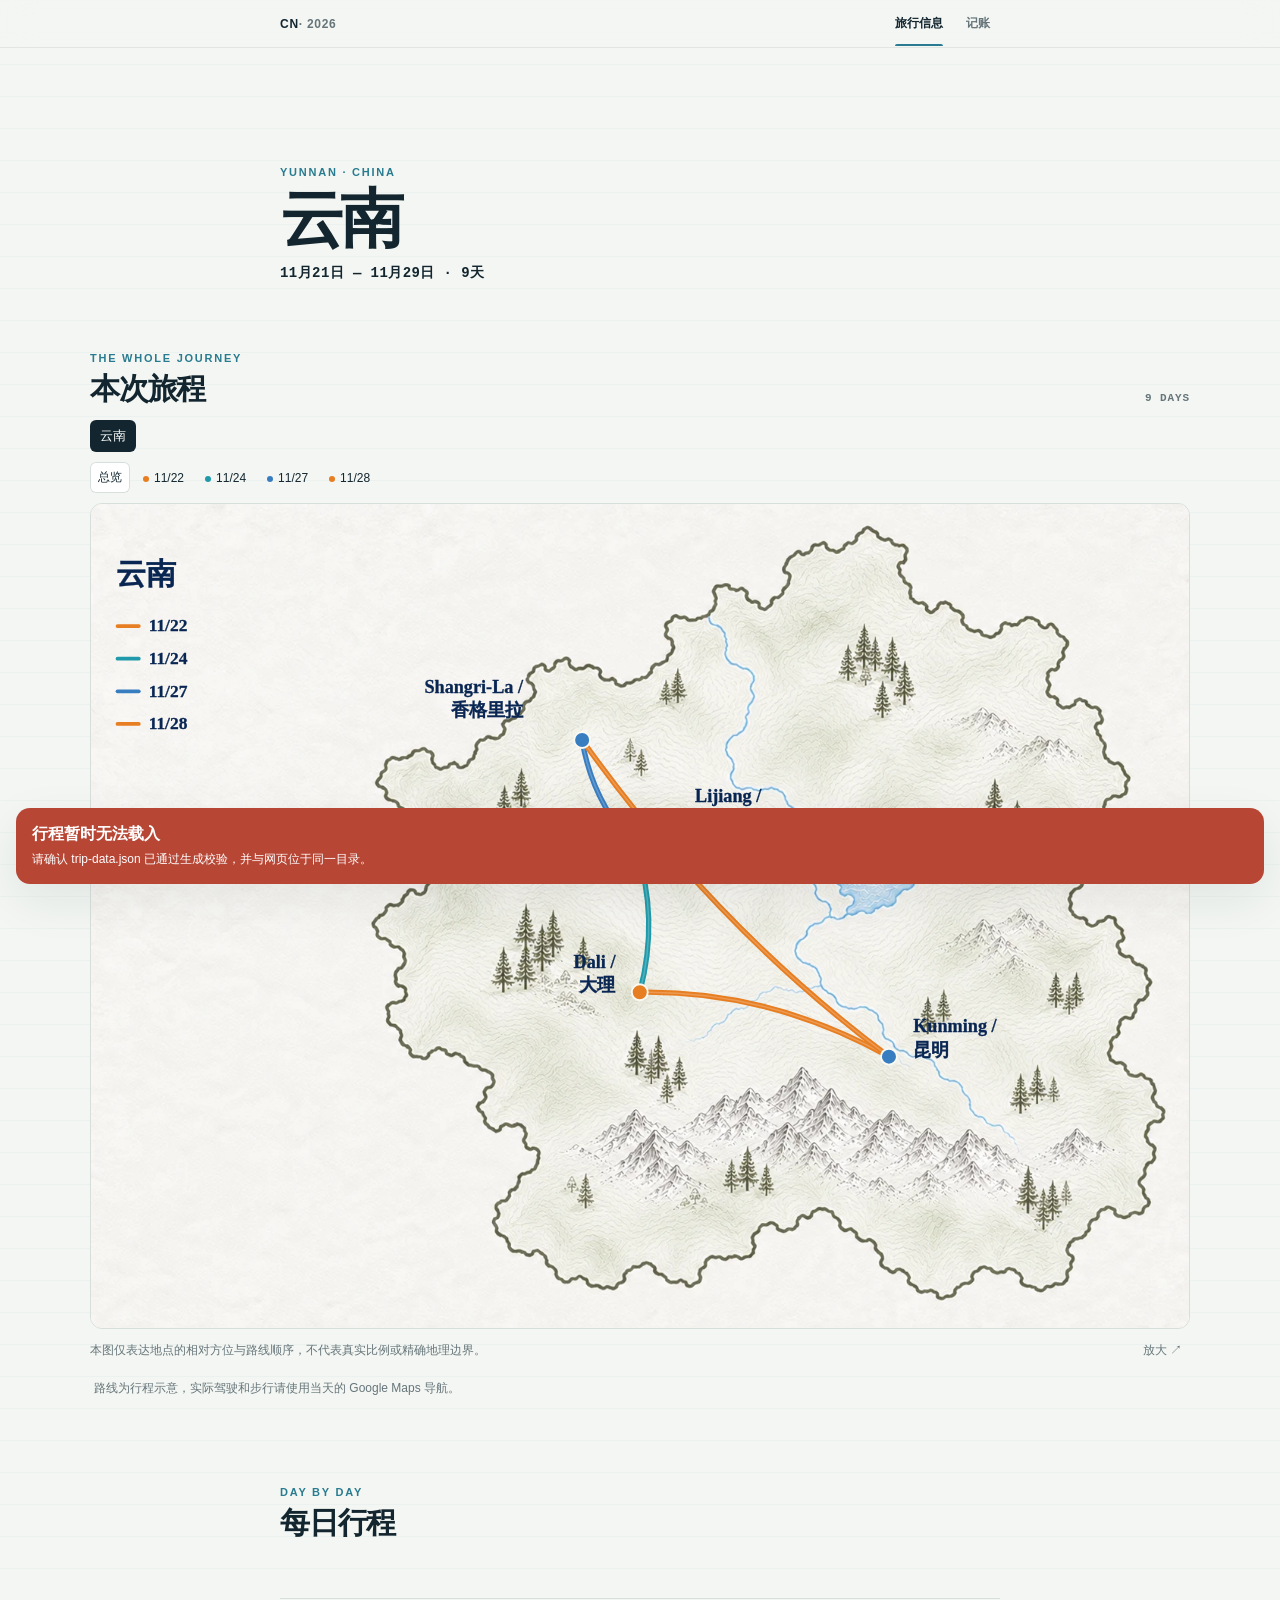
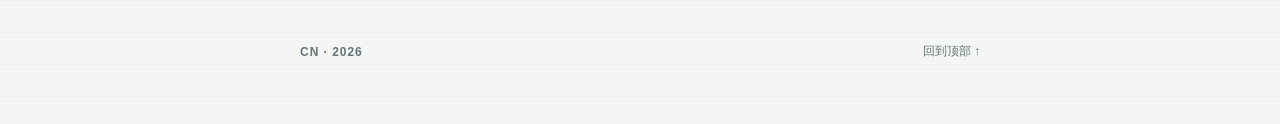
==== commit 471134a2: "Refresh map script cache" ====
--- a/public/index.html
+++ b/public/index.html
@@ -11,7 +11,7 @@
   <link rel="stylesheet" href="styles.css?v=20260910-3">
   <link rel="stylesheet" href="ledger.css?v=20260910-2">
   <script src="runtime-storage.js?v=20260910-2" defer></script>
-  <script src="overview-map.js?v=20260910-2" defer></script>
+  <script src="overview-map.js?v=20260913-1" defer></script>
   <script src="route-ui.js?v=20260910-2" defer></script>
   <script src="app.js?v=20260910-4" defer></script>
   <script src="ticket-pdf-preview.js?v=20260910-2" defer></script>
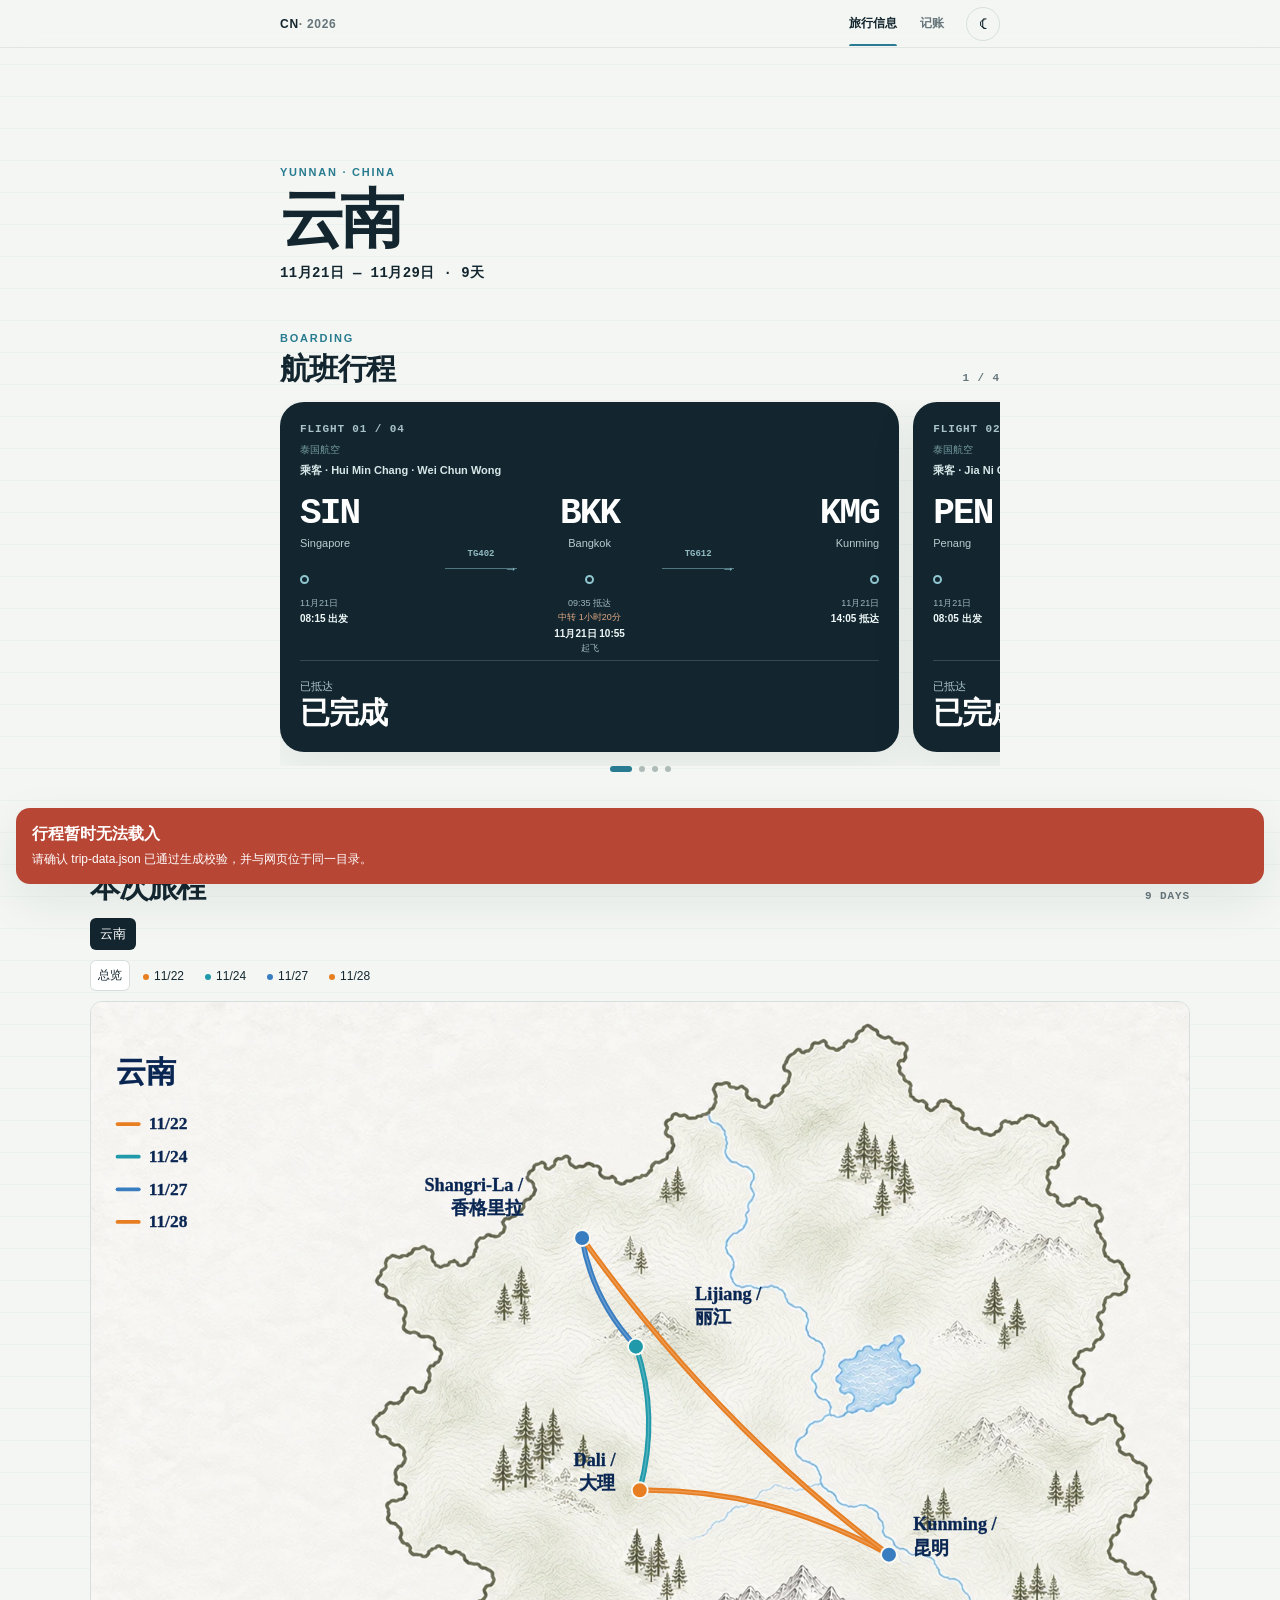
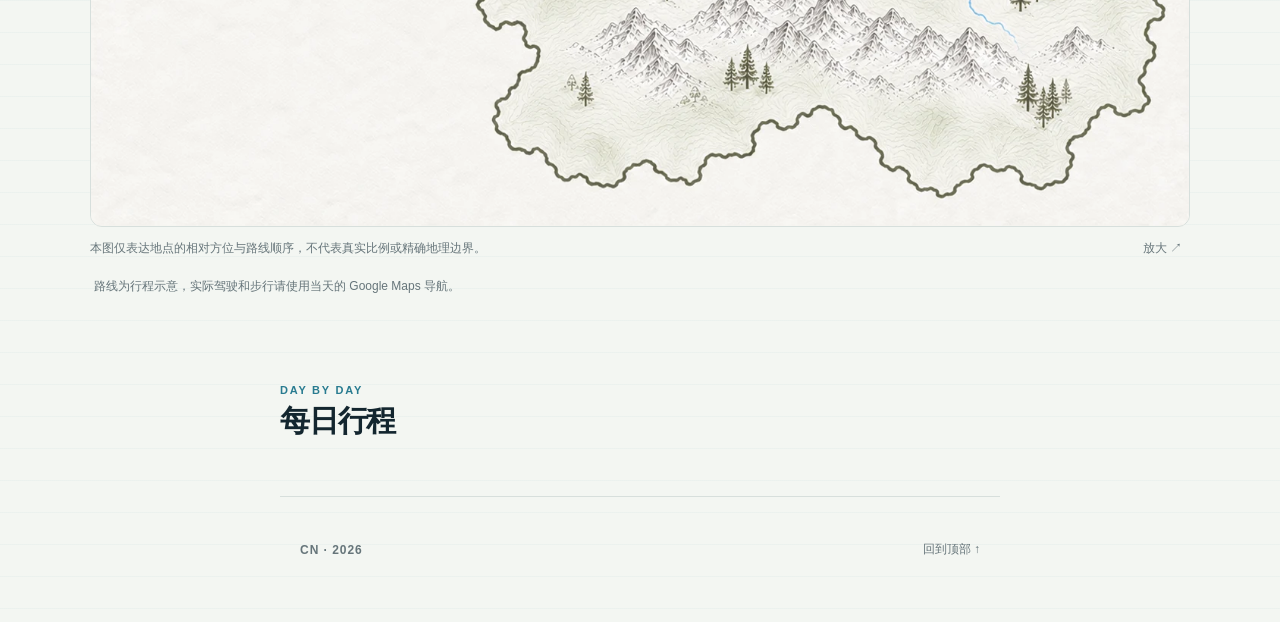
==== commit e4f0447b: "Enable theme toggle in production" ====
--- a/public/index.html
+++ b/public/index.html
@@ -1,6 +1,15 @@
 <!doctype html>
 <html lang="zh-CN">
 <head>
+<script>
+(() => {
+  const saved = localStorage.getItem("yunnan-theme");
+  const dark = saved === "dark" ||
+    (!saved && window.matchMedia("(prefers-color-scheme: dark)").matches);
+  document.documentElement.dataset.theme = dark ? "dark" : "light";
+})();
+</script>
+
   <meta charset="utf-8">
   <meta name="viewport" content="width=device-width, initial-scale=1, viewport-fit=cover">
   <meta name="theme-color" content="#f3f6f2">
@@ -34,6 +43,11 @@
         </div>
       </details>
       <a class="primary-navigation__ledger" id="ledger-navigation-link" href="#ledger" data-module="ledger" hidden>记账</a>
+
+      <button class="theme-toggle" id="theme-toggle" type="button"
+        aria-label="切换明暗模式" title="切换明暗模式">
+        <span class="theme-toggle__icon" aria-hidden="true">☾</span>
+      </button>
     </nav>
   </header>
 
@@ -144,5 +158,35 @@
     <strong>行程暂时无法载入</strong>
     <span>请确认 trip-data.json 已通过生成校验，并与网页位于同一目录。</span>
   </div>
+
+<script>
+document.addEventListener("DOMContentLoaded", () => {
+  const button = document.getElementById("theme-toggle");
+  if (!button) return;
+
+  const icon = button.querySelector(".theme-toggle__icon");
+
+  function updateButton() {
+    const dark = document.documentElement.dataset.theme === "dark";
+    icon.textContent = dark ? "☀" : "☾";
+    button.setAttribute(
+      "aria-label",
+      dark ? "切换到浅色模式" : "切换到深色模式"
+    );
+    button.title = dark ? "浅色模式" : "深色模式";
+  }
+
+  button.addEventListener("click", () => {
+    const dark = document.documentElement.dataset.theme === "dark";
+    const next = dark ? "light" : "dark";
+    document.documentElement.dataset.theme = next;
+    localStorage.setItem("yunnan-theme", next);
+    updateButton();
+  });
+
+  updateButton();
+});
+</script>
+
 </body>
 </html>
--- a/public/styles.css
+++ b/public/styles.css
@@ -447,3 +447,151 @@
   .is-daily .transport-pin svg {width:13px;height:13px;}
   #map-dialog-content .daily-fullscreen {width:100%;min-width:0;}
 }
+
+.flight-card__passengers {
+  margin-top: 6px;
+  color: #d7e7e8;
+  font-size: 11px;
+  font-weight: 650;
+  line-height: 1.4;
+}
+
+
+/* ===== Theme switcher ===== */
+
+.theme-toggle {
+  width: 34px;
+  height: 34px;
+  margin-left: 8px;
+  padding: 0;
+  border: 1px solid var(--line);
+  border-radius: 50%;
+  background: transparent;
+  color: var(--ink);
+  display: inline-grid;
+  place-items: center;
+  cursor: pointer;
+  transition:
+    background-color .2s ease,
+    border-color .2s ease,
+    color .2s ease,
+    transform .2s ease;
+}
+
+.theme-toggle:active {
+  transform: scale(.94);
+}
+
+.theme-toggle__icon {
+  font-size: 17px;
+  line-height: 1;
+}
+
+
+/* Dark theme */
+html[data-theme="dark"] {
+  color-scheme: dark;
+
+  --paper: #111719;
+  --ink: #e9f0f0;
+  --muted: #9baaaa;
+  --line: #2b393d;
+
+  --lake: #6daaba;
+  --lake-soft: #19343b;
+  --forest: #90aa98;
+  --terracotta: #df8060;
+  --warning: #d59a68;
+
+  --shadow: 0 16px 48px rgba(0, 0, 0, .28);
+}
+
+html[data-theme="dark"] body {
+  background:
+    linear-gradient(rgba(109, 170, 186, .035) 1px, transparent 1px),
+    var(--paper);
+  color: var(--ink);
+}
+
+html[data-theme="dark"] .topbar {
+  background: rgba(17, 23, 25, .92);
+  border-color: var(--line);
+}
+
+html[data-theme="dark"] .travel-navigation-menu {
+  background: #182124;
+  border-color: var(--line);
+  box-shadow: var(--shadow);
+}
+
+html[data-theme="dark"] .theme-toggle:hover {
+  background: #1d292c;
+}
+
+/* Light cards and panels */
+html[data-theme="dark"] .hero,
+html[data-theme="dark"] .section,
+html[data-theme="dark"] .ledger-panel,
+html[data-theme="dark"] .ledger-card,
+html[data-theme="dark"] .ledger-form,
+html[data-theme="dark"] .ledger-summary {
+  border-color: var(--line);
+}
+
+/* Inputs used by ledger */
+html[data-theme="dark"] input,
+html[data-theme="dark"] select,
+html[data-theme="dark"] textarea {
+  color: var(--ink);
+  background: #182124;
+  border-color: #334448;
+}
+
+/* Keep the existing dark flight cards visually distinct */
+html[data-theme="dark"] .flight-card {
+  background: #0b252f;
+  box-shadow: 0 16px 48px rgba(0, 0, 0, .3);
+}
+
+/* Smooth visual change */
+html,
+body,
+.topbar,
+.theme-toggle,
+input,
+select,
+textarea {
+  transition:
+    background-color .2s ease,
+    color .2s ease,
+    border-color .2s ease;
+}
+
+/* ===== Dark route controls ===== */
+
+html[data-theme="dark"] .route-region-tabs button,
+html[data-theme="dark"] .route-day-tabs button {
+  color: #dbe5e7;
+  background: #1a272b;
+  border: 1px solid #3a4b50;
+  box-shadow: none;
+}
+
+html[data-theme="dark"] .route-region-tabs button[aria-pressed="true"],
+html[data-theme="dark"] .route-day-tabs button[aria-pressed="true"] {
+  color: #ffffff;
+  background: #147fc4;
+  border-color: #69b9df;
+  box-shadow: 0 0 0 1px rgba(105, 185, 223, .18);
+}
+
+html[data-theme="dark"] .route-region-tabs button:hover,
+html[data-theme="dark"] .route-day-tabs button:hover {
+  color: #ffffff;
+  border-color: #6c858c;
+}
+
+/* 日期按钮保留各自的彩色圆点 */
+html[data-theme="dark"] .route-day-tabs button i {
+  opacity: 1;
+}
